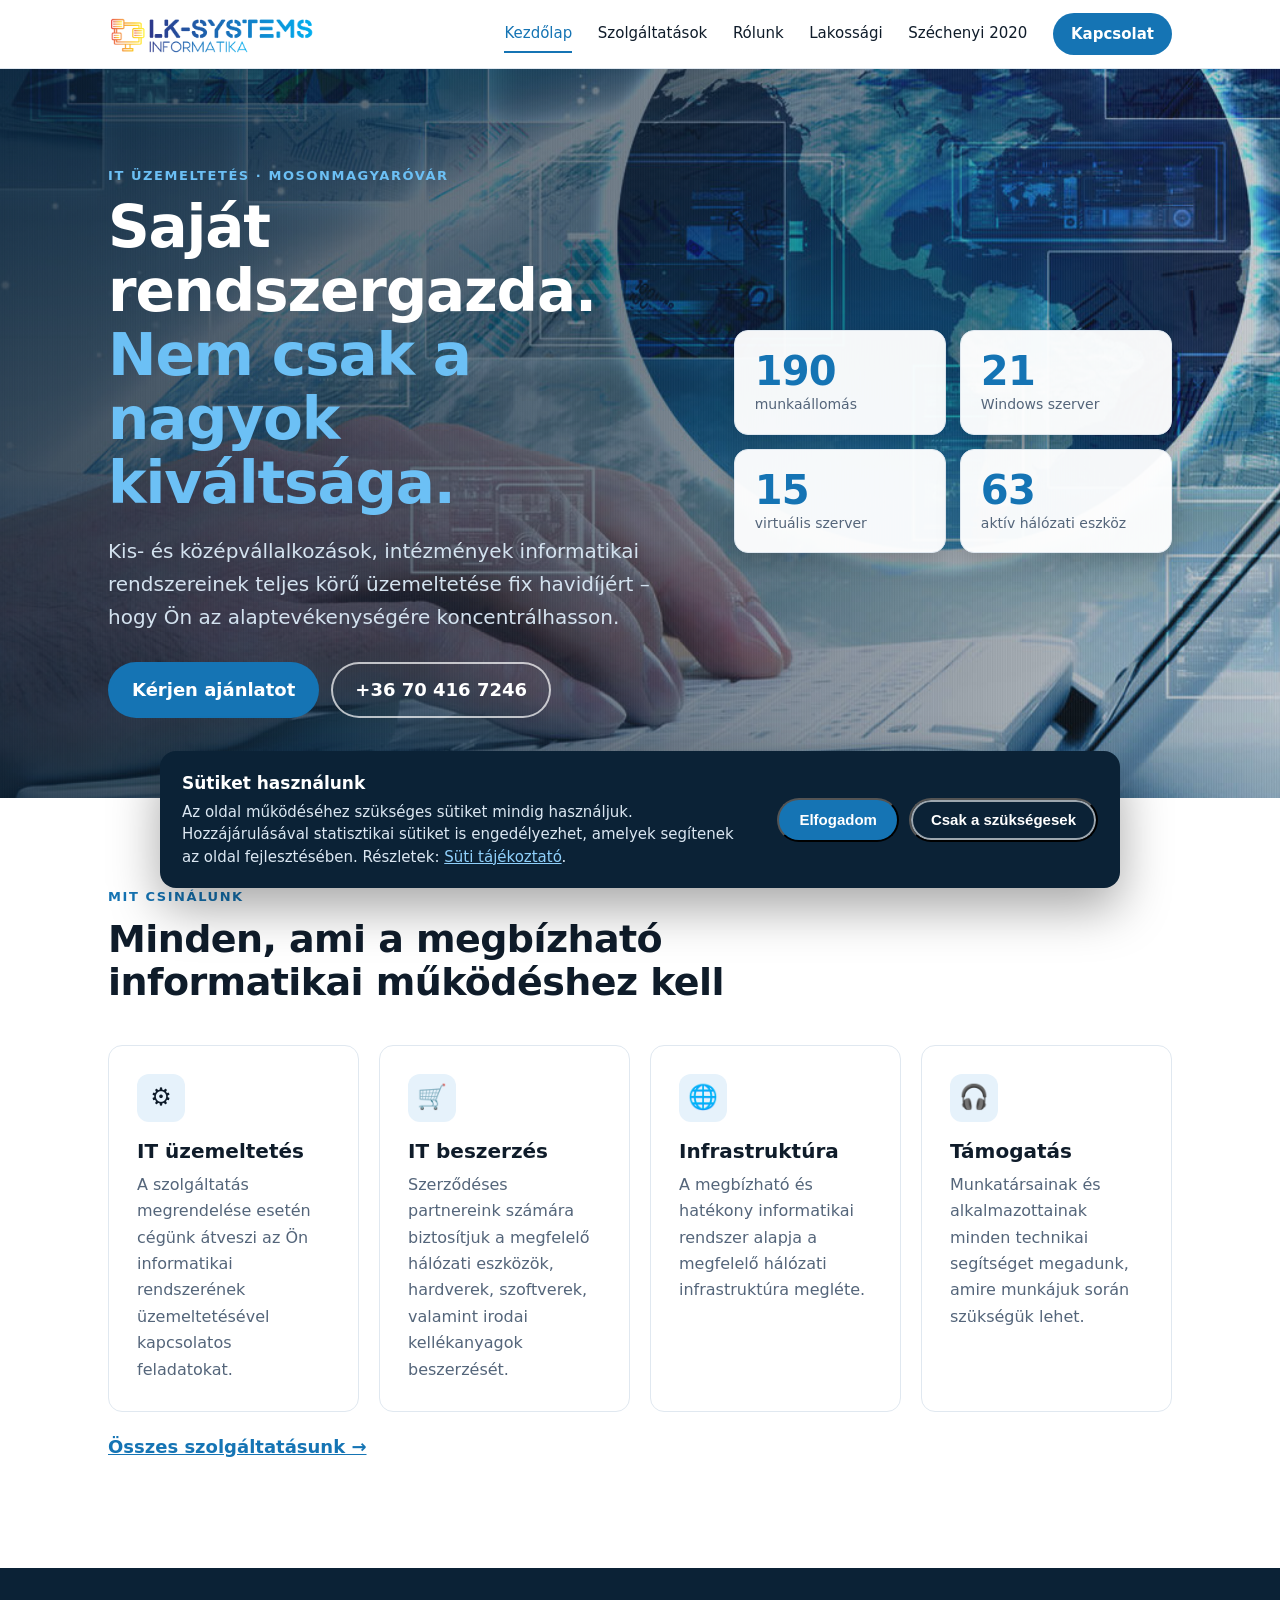
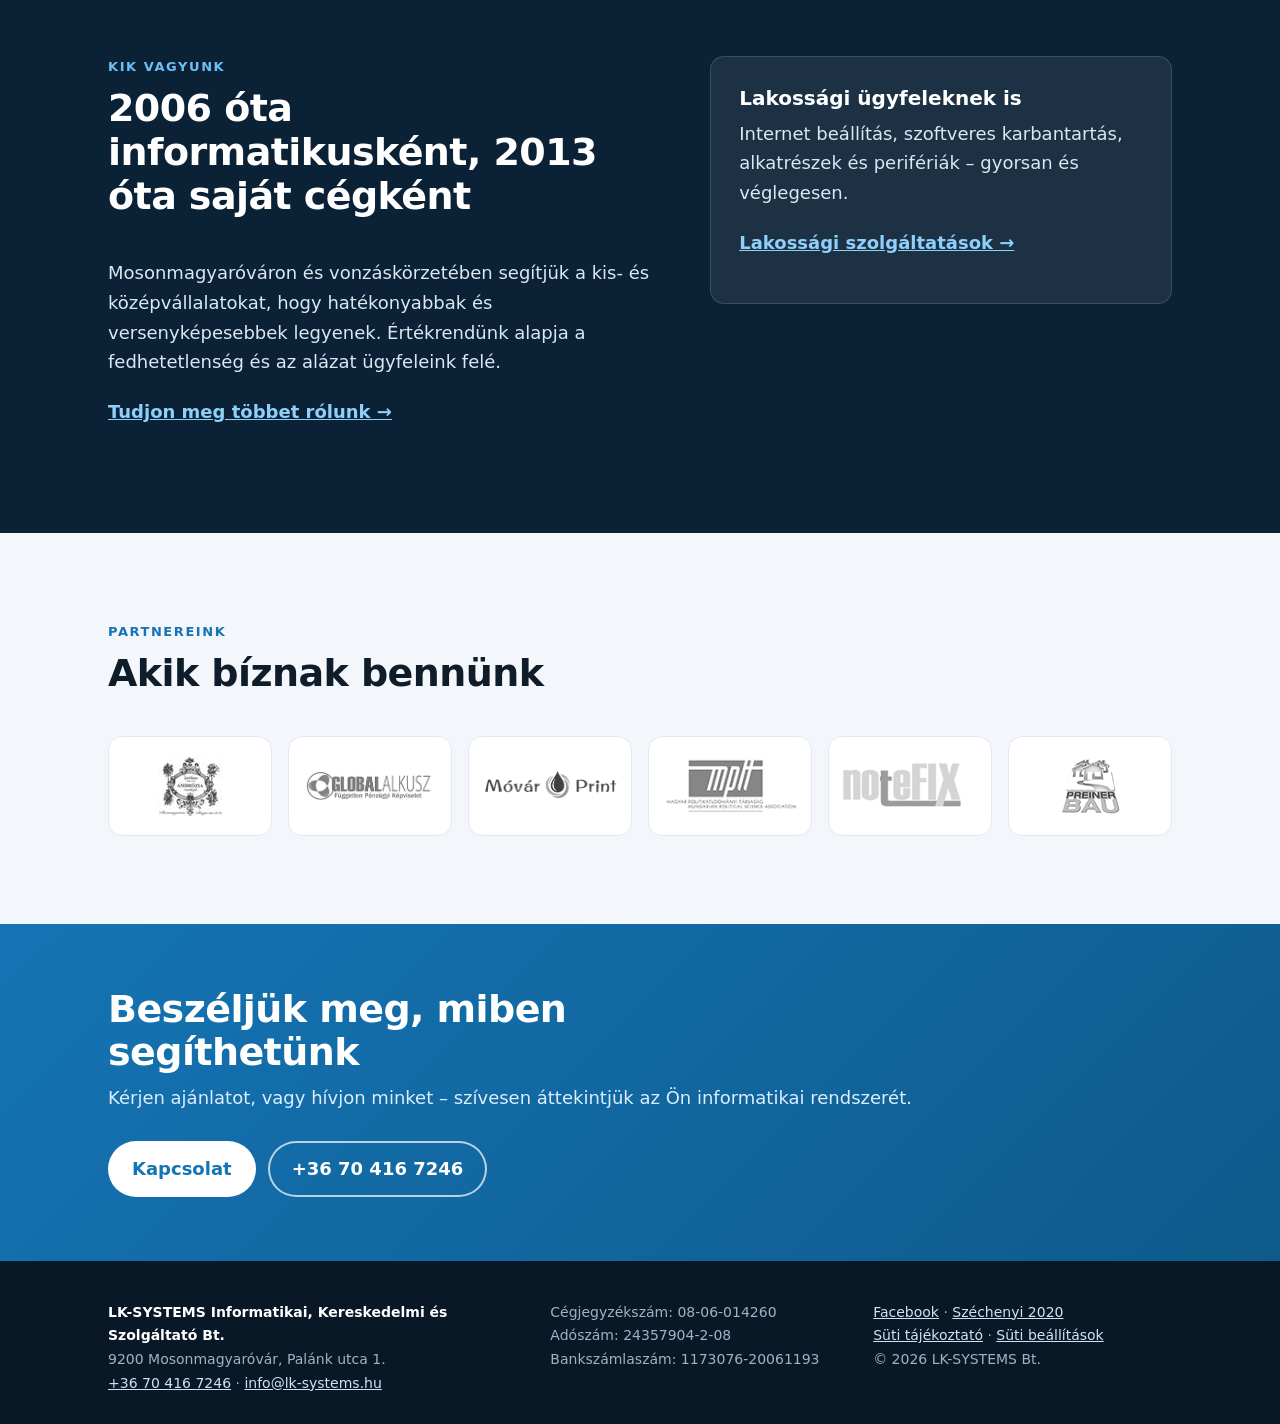
==== index.html @ 1f12035f "LK-SYSTEMS weboldal újratervezése: többoldalas, reszponzív, süti hozzájárulás, animációk, SEO Co-Aut" ====
<!doctype html>
<html lang="hu">
<head>
<meta charset="utf-8">
<meta name="viewport" content="width=device-width, initial-scale=1, viewport-fit=cover">
<meta name="theme-color" content="#0b2236">
<title>Vállalati és lakossági informatika Mosonmagyaróvár – LK-SYSTEMS Bt.</title>
<meta name="description" content="Rendszergazda szolgáltatás, informatikai üzemeltetés, hálózatépítés és eszközbeszerzés kis- és középvállalkozásoknak Mosonmagyaróváron.">
<meta name="robots" content="index, follow, max-image-preview:large">
<link rel="canonical" href="https://lk-systems.hu/">
<link rel="icon" href="favicon.svg" type="image/svg+xml">
<meta property="og:type" content="website">
<meta property="og:locale" content="hu_HU">
<meta property="og:site_name" content="LK-SYSTEMS Bt.">
<meta property="og:title" content="Vállalati és lakossági informatika Mosonmagyaróvár – LK-SYSTEMS Bt.">
<meta property="og:description" content="Rendszergazda szolgáltatás, informatikai üzemeltetés, hálózatépítés és eszközbeszerzés kis- és középvállalkozásoknak Mosonmagyaróváron.">
<meta property="og:url" content="https://lk-systems.hu/">
<meta property="og:image" content="https://lk-systems.hu/images/slide1.jpg">
<meta name="twitter:card" content="summary_large_image">
<link rel="stylesheet" href="style.css">
<script type="application/ld+json">{"@context": "https://schema.org", "@graph": [{"@type": "ProfessionalService", "@id": "https://lk-systems.hu/#business", "name": "LK-SYSTEMS Informatikai, Kereskedelmi és Szolgáltató Bt.", "alternateName": "LK-SYSTEMS Bt.", "url": "https://lk-systems.hu/", "logo": "https://lk-systems.hu/images/logo-lk-systems.png", "image": "https://lk-systems.hu/images/slide1.jpg", "telephone": "+36704167246", "email": "info@lk-systems.hu", "foundingDate": "2013", "description": "Informatikai rendszerek üzemeltetése, rendszergazda szolgáltatás, hálózatépítés és IT eszközbeszerzés kis- és középvállalkozásoknak Mosonmagyaróváron.", "address": {"@type": "PostalAddress", "streetAddress": "Palánk utca 1.", "postalCode": "9200", "addressLocality": "Mosonmagyaróvár", "addressCountry": "HU"}, "areaServed": {"@type": "City", "name": "Mosonmagyaróvár"}, "sameAs": ["https://www.facebook.com/lksystemsbt"], "taxID": "24357904-2-08", "knowsAbout": ["Rendszergazda szolgáltatás", "IT üzemeltetés", "Hálózatépítés", "Adatmentés", "Vírusvédelem", "Informatikai szaktanácsadás"]}, {"@type": "WebSite", "@id": "https://lk-systems.hu/#website", "url": "https://lk-systems.hu/", "name": "LK-SYSTEMS Bt.", "inLanguage": "hu", "publisher": {"@id": "https://lk-systems.hu/#business"}}]}</script>
</head>
<body>
<a class="skip" href="#main">Ugrás a tartalomhoz</a>
<header class="nav">
  <div class="wrap nav-in">
    <a href="index.html" class="brand"><img src="images/logo-lk-systems.png" alt="LK-SYSTEMS Informatika" width="205" height="40"></a>
    <input type="checkbox" id="menu-toggle" class="menu-toggle" aria-label="Menü megnyitása">
    <label for="menu-toggle" class="burger" aria-hidden="true"><span></span></label>
    <nav class="links" aria-label="Főmenü">
      <a href="index.html" aria-current="page">Kezdőlap</a><a href="szolgaltatasok.html">Szolgáltatások</a><a href="rolunk.html">Rólunk</a><a href="lakossagi.html">Lakossági</a><a href="szechenyi-2020.html">Széchenyi 2020</a>
      <a href="kapcsolat.html" class="btn btn-sm">Kapcsolat</a>
    </nav>
  </div>
</header>
<main id="main">
<section class="hero"><div class="wrap hero-in">
    <div>
      <p class="eyebrow">IT üzemeltetés · Mosonmagyaróvár</p>
      <h1>Saját rendszergazda.<br><span>Nem csak a nagyok kiváltsága.</span></h1>
      <p class="lead">Kis- és középvállalkozások, intézmények informatikai rendszereinek teljes körű üzemeltetése fix havidíjért – hogy Ön az alaptevékenységére koncentrálhasson.</p>
      <div class="cta"><a href="kapcsolat.html" class="btn">Kérjen ajánlatot</a><a href="tel:+36704167246" class="btn btn-ghost">+36 70 416 7246</a></div>
    </div>
    <ul class="stats" aria-label="Általunk üzemeltetett géppark">
      <li><b>190</b><span>munkaállomás</span></li>
      <li><b>21</b><span>Windows szerver</span></li>
      <li><b>15</b><span>virtuális szerver</span></li>
      <li><b>63</b><span>aktív hálózati eszköz</span></li>
    </ul>
  </div></section>

<section class="section"><div class="wrap">
    <p class="eyebrow">Mit csinálunk</p>
    <h2>Minden, ami a megbízható informatikai működéshez kell</h2>
    <div class="grid four">
      <article class="card"><span class="ico" aria-hidden="true">⚙️</span><h3>IT üzemeltetés</h3><p>A szolgáltatás megrendelése esetén cégünk átveszi az Ön informatikai rendszerének üzemeltetésével kapcsolatos feladatokat.</p></article>
      <article class="card"><span class="ico" aria-hidden="true">🛒</span><h3>IT beszerzés</h3><p>Szerződéses partnereink számára biztosítjuk a megfelelő hálózati eszközök, hardverek, szoftverek, valamint irodai kellékanyagok beszerzését.</p></article>
      <article class="card"><span class="ico" aria-hidden="true">🌐</span><h3>Infrastruktúra</h3><p>A megbízható és hatékony informatikai rendszer alapja a megfelelő hálózati infrastruktúra megléte.</p></article>
      <article class="card"><span class="ico" aria-hidden="true">🎧</span><h3>Támogatás</h3><p>Munkatársainak és alkalmazottainak minden technikai segítséget megadunk, amire munkájuk során szükségük lehet.</p></article>
    </div>
    <p class="more"><a href="szolgaltatasok.html">Összes szolgáltatásunk →</a></p>
</div></section>

<section class="section dark"><div class="wrap split">
    <div>
      <p class="eyebrow">Kik vagyunk</p>
      <h2>2006 óta informatikusként, 2013 óta saját cégként</h2>
      <p>Mosonmagyaróváron és vonzáskörzetében segítjük a kis- és középvállalatokat, hogy hatékonyabbak és versenyképesebbek legyenek. Értékrendünk alapja a fedhetetlenség és az alázat ügyfeleink felé.</p>
      <p class="more"><a href="rolunk.html">Tudjon meg többet rólunk →</a></p>
    </div>
    <div class="panel-dark"><h3>Lakossági ügyfeleknek is</h3><p>Internet beállítás, szoftveres karbantartás, alkatrészek és perifériák – gyorsan és véglegesen.</p><p class="more"><a href="lakossagi.html">Lakossági szolgáltatások →</a></p></div>
</div></section>

<section class="section alt"><div class="wrap">
    <p class="eyebrow">Partnereink</p><h2>Akik bíznak bennünk</h2>
    <ul class="logos">
      <li><a href="http://ambroziaetterem.hu" rel="noopener" aria-label="Ambrózia Étterem"><img src="images/partners/ambrozia.jpg" alt="Ambrózia Étterem" loading="lazy"></a></li>
      <li><a href="http://www.legjobbalkusz.hu" rel="noopener" aria-label="Global Alkusz"><img src="images/partners/globalalkusz.png" alt="Global Alkusz" loading="lazy"></a></li>
      <li><a href="http://movar-print.hu" rel="noopener" aria-label="Movar Print"><img src="images/partners/movar_print_logo.png" alt="Movar Print" loading="lazy"></a></li>
      <li><a href="http://mptt.hu" rel="noopener" aria-label="MPTT"><img src="images/partners/mptt_logo.png" alt="MPTT" loading="lazy"></a></li>
      <li><a href="http://www.notefix.hu" rel="noopener" aria-label="Notefix"><img src="images/partners/notefix.png" alt="Notefix" loading="lazy"></a></li>
      <li><a href="http://preinerbau.hu" rel="noopener" aria-label="Preiner Bau"><img src="images/partners/preinerlogo.png" alt="Preiner Bau" loading="lazy"></a></li>
    </ul></div></section>
<section class="section cta-band"><div class="wrap cta-in"><div><h2>Beszéljük meg, miben segíthetünk</h2><p>Kérjen ajánlatot, vagy hívjon minket – szívesen áttekintjük az Ön informatikai rendszerét.</p></div><div class="cta"><a href="kapcsolat.html" class="btn">Kapcsolat</a><a href="tel:+36704167246" class="btn btn-ghost-light">+36 70 416 7246</a></div></div></section>
</main>
<footer>
  <div class="wrap foot-in">
    <div>
      <strong>LK-SYSTEMS Informatikai, Kereskedelmi és Szolgáltató Bt.</strong><br>
      9200 Mosonmagyaróvár, Palánk utca 1.<br>
      <a href="tel:+36704167246">+36 70 416 7246</a> · <a href="mailto:info@lk-systems.hu">info@lk-systems.hu</a>
    </div>
    <div>
      Cégjegyzékszám: 08-06-014260<br>Adószám: 24357904-2-08<br>Bankszámlaszám: 1173076-20061193
    </div>
    <div>
      <a href="https://www.facebook.com/lksystemsbt" rel="noopener">Facebook</a> ·
      <a href="szechenyi-2020.html">Széchenyi 2020</a><br>
      <a href="suti.html">Süti tájékoztató</a> · <button type="button" class="linklike" data-cookie-settings>Süti beállítások</button><br>© 2026 LK-SYSTEMS Bt.
    </div>
  </div>
</footer>
<div class="cookie" id="cookie" role="dialog" aria-modal="false" aria-labelledby="cookie-t" hidden>
  <div class="cookie-in">
    <div><strong id="cookie-t">Sütiket használunk</strong>
    <p>Az oldal működéséhez szükséges sütiket mindig használjuk. Hozzájárulásával statisztikai sütiket is engedélyezhet, amelyek segítenek az oldal fejlesztésében. Részletek: <a href="suti.html">Süti tájékoztató</a>.</p></div>
    <div class="cookie-btns"><button type="button" class="btn" data-cookie="all">Elfogadom</button><button type="button" class="btn btn-ghost" data-cookie="necessary">Csak a szükségesek</button></div>
  </div>
</div>
<script src="script.js" defer></script>
</body>
</html>
---- style.css ----
:root{
  --brand:#1574b4; --brand-d:#0e5a8c; --ink:#0f1c2a; --muted:#54657a;
  --bg:#fff; --alt:#f3f7fb; --line:#e0e8f0; --dark:#0b2236;
  --r:14px; --gut:clamp(16px,4vw,28px); --nav-h:68px;
}
*{box-sizing:border-box}
html{scroll-behavior:smooth;scroll-padding-top:calc(var(--nav-h) + 8px);-webkit-text-size-adjust:100%}
body{margin:0;font:clamp(16px,1.1vw + 12px,18px)/1.65 system-ui,-apple-system,"Segoe UI",Roboto,sans-serif;color:var(--ink);background:var(--bg);overflow-x:hidden}
img{max-width:100%;height:auto}
a{color:var(--brand)}
:focus-visible{outline:3px solid #6cc0f5;outline-offset:2px;border-radius:4px}
.wrap{max-width:1120px;margin:0 auto;padding:0 max(var(--gut),env(safe-area-inset-left)) 0 max(var(--gut),env(safe-area-inset-right))}
.skip{position:absolute;left:-999px;top:8px;background:#fff;padding:8px 14px;z-index:100;border-radius:8px}
.skip:focus{left:8px}

/* nav */
.nav{position:sticky;top:0;z-index:20;background:rgba(255,255,255,.94);backdrop-filter:blur(10px);-webkit-backdrop-filter:blur(10px);border-bottom:1px solid var(--line)}
.nav-in{display:flex;align-items:center;justify-content:space-between;height:var(--nav-h)}
.brand{display:block;flex:none}
.brand img{display:block;height:40px;width:auto}
.links{display:flex;align-items:center;gap:clamp(14px,2vw,26px)}
.links a:not(.btn){color:var(--ink);text-decoration:none;font-weight:500;font-size:15px;padding:6px 0;border-bottom:2px solid transparent}
.links a:not(.btn):hover,.links a[aria-current=page]:not(.btn){color:var(--brand);border-color:var(--brand)}
.menu-toggle,.burger{display:none}

.btn{display:inline-block;background:var(--brand);color:#fff!important;padding:13px 24px;border-radius:999px;text-decoration:none;font-weight:600;text-align:center;transition:.2s;min-height:44px}
.btn:hover{background:var(--brand-d);transform:translateY(-1px)}
.btn-sm{padding:9px 18px;font-size:15px;min-height:0}
.btn[aria-current=page]{background:var(--brand-d)}
.btn-ghost{background:transparent;color:var(--brand)!important;box-shadow:inset 0 0 0 2px var(--brand)}
.btn-ghost:hover{background:var(--brand);color:#fff!important}
.hero .btn-ghost,.btn-ghost-light{background:transparent;color:#fff!important;box-shadow:inset 0 0 0 2px rgba(255,255,255,.7)}
.hero .btn-ghost:hover,.btn-ghost-light:hover{background:#fff;color:var(--brand)!important}

/* hero */
.hero{background:linear-gradient(90deg,rgba(8,30,50,.78) 0%,rgba(8,30,50,.55) 50%,rgba(8,30,50,.2) 100%),url(images/slide1.jpg) center/cover no-repeat;color:#fff;padding:clamp(48px,9vw,96px) 0 clamp(40px,7vw,80px)}
.hero-in{display:grid;grid-template-columns:1.3fr 1fr;gap:clamp(28px,5vw,56px);align-items:center}
.eyebrow{margin:0 0 10px;color:var(--brand);font-weight:700;font-size:13px;letter-spacing:.12em;text-transform:uppercase}
.hero .eyebrow,.page-hero .eyebrow,.dark .eyebrow{color:#6cc0f5}
h1{font-size:clamp(30px,5.2vw,58px);line-height:1.1;margin:0 0 20px;letter-spacing:-.02em;overflow-wrap:break-word;text-wrap:balance}
h1 span{color:#6cc0f5}
.lead{font-size:clamp(17px,1.4vw + 12px,20px);color:#d3e2ef;max-width:56ch;margin:0}
.cta{display:flex;flex-wrap:wrap;gap:12px;margin-top:28px}
.stats{list-style:none;margin:0;padding:0;display:grid;grid-template-columns:1fr 1fr;gap:14px}
.stats li{background:rgba(255,255,255,.96);color:var(--ink);border-radius:var(--r);padding:20px;box-shadow:0 8px 24px rgba(0,0,0,.18);border:1px solid var(--line)}
.stats b{display:block;font-size:clamp(30px,4vw,40px);line-height:1;color:var(--brand);letter-spacing:-.02em}
.stats span{color:var(--muted);font-size:14px;line-height:1.3;display:block;margin-top:4px}
.stats.one{grid-template-columns:1fr}
.section .stats{margin-top:8px}

/* subpage hero */
.page-hero{background:linear-gradient(90deg,rgba(8,30,50,.9),rgba(8,30,50,.6)),url(images/slide1.jpg) center 30%/cover no-repeat;color:#fff;padding:clamp(40px,7vw,72px) 0}
.page-hero h1{font-size:clamp(28px,4.4vw,46px);margin-bottom:12px;max-width:26ch}

/* sections */
.section{padding:clamp(48px,8vw,88px) 0}
.section.alt{background:var(--alt)}
.section.dark{background:var(--dark);color:#dbe7f2}
.section.dark h2,.section.dark strong,.section.dark h3{color:#fff}
h2{font-size:clamp(24px,3.4vw,38px);line-height:1.15;margin:0 0 clamp(24px,4vw,40px);max-width:26ch;letter-spacing:-.015em}
h2.h2s{font-size:clamp(22px,2.6vw,30px);margin-bottom:18px}
h2.sub{margin-top:clamp(40px,6vw,64px)}
h3{margin:0 0 8px;font-size:20px;line-height:1.3}
p{margin:0 0 1em}
.more{margin-top:20px;font-weight:600}
.dark a{color:#8fd0fb}
.note{color:var(--muted);font-size:15px;margin-top:16px}

.grid{display:grid;gap:20px}
.grid.four{grid-template-columns:repeat(4,1fr)}
.grid.three{grid-template-columns:repeat(3,1fr)}
.card{background:#fff;border:1px solid var(--line);border-radius:var(--r);padding:clamp(20px,3vw,28px);transition:.2s}
.card:hover{transform:translateY(-3px);box-shadow:0 14px 32px rgba(15,60,100,.1);border-color:#c6dcee}
.card p{margin:0;color:var(--muted);font-size:16px}
.ico{display:grid;place-items:center;width:48px;height:48px;border-radius:12px;background:#e6f2fb;font-size:24px;margin-bottom:16px}
a.card.link{text-decoration:none;color:inherit;overflow-wrap:anywhere}
.contact p{color:var(--brand);font-weight:600;font-size:19px}

.split{display:grid;grid-template-columns:1.2fr 1fr;gap:clamp(28px,5vw,48px);align-items:start}
.grid + .split{margin-top:clamp(40px,7vw,64px)}
.panel{background:var(--alt);border-radius:var(--r);padding:clamp(20px,3vw,28px)}
.panel-dark{background:rgba(255,255,255,.07);border:1px solid rgba(255,255,255,.14);border-radius:var(--r);padding:clamp(20px,3vw,28px)}
.panel.info{margin-top:32px}
.ticks{list-style:none;margin:0;padding:0}
.ticks li{padding-left:32px;position:relative;margin:14px 0}
.ticks li::before{content:"✓";position:absolute;left:0;color:#fff;background:var(--brand);width:20px;height:20px;border-radius:50%;font-size:12px;display:grid;place-items:center;top:4px}

.chips{list-style:none;margin:0;padding:0;display:flex;flex-wrap:wrap;gap:10px}
.chips li{background:var(--alt);border:1px solid var(--line);border-radius:999px;padding:8px 16px;font-size:15px}

.why{list-style:none;counter-reset:n;margin:0;padding:0;display:grid;grid-template-columns:1fr 1fr;gap:8px 48px}
.why li{counter-increment:n;position:relative;padding:0 0 22px 54px}
.why li::before{content:counter(n);position:absolute;left:0;top:0;width:36px;height:36px;border-radius:50%;background:var(--brand);color:#fff;font-weight:700;display:grid;place-items:center}
.why b{color:#fff}

.facts{margin:0 0 28px;border:1px solid var(--line);border-radius:var(--r);overflow:hidden}
.facts div{display:grid;grid-template-columns:minmax(140px,220px) 1fr;gap:12px;padding:12px 18px;border-top:1px solid var(--line);background:#fff}
.facts div:first-child{border-top:0}
.facts div:nth-child(even){background:var(--alt)}
.facts dt{color:var(--muted);font-size:15px}
.facts dd{margin:0;font-weight:600;overflow-wrap:anywhere}
.panel .facts{margin:0}
.sz{margin:0;background:#fff;border:1px solid var(--line);border-radius:var(--r);padding:12px}
.sz img{display:block;margin:auto}

.logos{list-style:none;margin:0;padding:0;display:grid;grid-template-columns:repeat(6,1fr);gap:16px}
.logos li{background:#fff;border:1px solid var(--line);border-radius:var(--r);height:100px}
.logos a{display:grid;place-items:center;height:100%;padding:14px}
.logos img{max-height:64px;object-fit:contain;filter:grayscale(1);opacity:.75;transition:.2s}
.logos a:hover img,.logos a:focus-visible img{filter:none;opacity:1}

.cta-band{background:linear-gradient(135deg,var(--brand),var(--brand-d));color:#fff;padding:clamp(40px,6vw,64px) 0}
.cta-band h2{color:#fff;margin-bottom:8px}
.cta-band p{margin:0;color:#dbeeff}
.cta-band .btn:not(.btn-ghost-light){background:#fff;color:var(--brand)!important}
.cta-band .btn:not(.btn-ghost-light):hover{background:#e6f2fb}
.cta-in{display:flex;align-items:center;justify-content:space-between;gap:28px;flex-wrap:wrap}
.cta-in .cta{margin:0}

footer{background:#081826;color:#9fb3c6;padding:clamp(28px,5vw,40px) 0 max(28px,env(safe-area-inset-bottom));font-size:14px;line-height:1.7}
.foot-in{display:grid;grid-template-columns:1.4fr 1fr 1fr;gap:24px}
footer strong{color:#fff}
footer a{color:#cfe3f5}

/* responsive */
@media(max-width:1000px){
  .grid.four{grid-template-columns:1fr 1fr}
  .logos{grid-template-columns:repeat(3,1fr)}
  .hero-in,.split{grid-template-columns:1fr}
  .why{grid-template-columns:1fr}
  .foot-in{grid-template-columns:1fr 1fr}
  .foot-in>:first-child{grid-column:1/-1}
  /* mobile menu */
  .burger{display:block;cursor:pointer;padding:22px 12px}
  .burger span,.burger span::before,.burger span::after{display:block;width:24px;height:2px;background:var(--ink);position:relative;content:"";transition:.2s}
  .burger span::before{position:absolute;top:-7px}.burger span::after{position:absolute;top:7px}
  .menu-toggle:checked ~ .burger span{background:transparent}
  .menu-toggle:checked ~ .burger span::before{top:0;transform:rotate(45deg)}
  .menu-toggle:checked ~ .burger span::after{top:0;transform:rotate(-45deg)}
  .menu-toggle:focus-visible ~ .burger{outline:3px solid #6cc0f5;border-radius:8px}
  .menu-toggle{display:block;position:absolute;opacity:0;width:44px;height:44px;right:var(--gut);top:12px;margin:0}
  .links{display:none;position:absolute;top:var(--nav-h);left:0;right:0;background:#fff;flex-direction:column;align-items:stretch;padding:8px var(--gut) 20px;gap:0;border-bottom:1px solid var(--line);box-shadow:0 16px 30px rgba(0,0,0,.1);max-height:calc(100vh - var(--nav-h));max-height:calc(100dvh - var(--nav-h));overflow:auto}
  .links a:not(.btn){padding:14px 0;border-bottom:1px solid var(--line);font-size:17px}
  .links .btn{margin-top:14px;padding:13px;font-size:16px}
  .menu-toggle:checked ~ .links{display:flex}
}
@media(max-width:640px){
  .grid.four,.grid.three{grid-template-columns:1fr}
  .logos{grid-template-columns:1fr 1fr;gap:12px}
  .logos li{height:88px}
  .foot-in{grid-template-columns:1fr}
  .facts div{grid-template-columns:1fr;gap:2px}
  .cta .btn{flex:1 1 100%}
  .cta-in{flex-direction:column;align-items:stretch}
  .stats{gap:10px}.stats li{padding:16px}
  .brand img{height:34px;width:auto}
}
@media(max-width:360px){.stats{grid-template-columns:1fr}}
@media(min-width:1600px){.wrap{max-width:1240px}}
@media(hover:none){.card:hover{transform:none;box-shadow:none}}
@media(prefers-reduced-motion:reduce){*{transition:none!important;scroll-behavior:auto!important}}

/* ---------- animációk ---------- */
.nav{transition:box-shadow .25s}
.nav.scrolled{box-shadow:0 6px 24px rgba(11,34,54,.1)}
@media(prefers-reduced-motion:no-preference){
  .hero .wrap>div>*,.page-hero .wrap>*{opacity:0;animation:rise .7s cubic-bezier(.2,.7,.2,1) forwards}
  .hero .wrap>div>*:nth-child(2),.page-hero .wrap>*:nth-child(2){animation-delay:.1s}
  .hero .wrap>div>*:nth-child(3),.page-hero .wrap>*:nth-child(3){animation-delay:.2s}
  .hero .wrap>div>*:nth-child(4){animation-delay:.3s}
  .hero .stats{opacity:0;animation:rise .8s .25s cubic-bezier(.2,.7,.2,1) forwards}
  @keyframes rise{from{opacity:0;transform:translateY(22px)}to{opacity:1;transform:none}}
  .reveal{opacity:0;transform:translateY(26px);transition:opacity .7s ease var(--d,0ms),transform .7s cubic-bezier(.2,.7,.2,1) var(--d,0ms)}
  .reveal.in{opacity:1;transform:none}
  .card:hover .ico{transform:scale(1.1) rotate(-4deg)}
  .ico{transition:transform .25s}
  .btn:active{transform:scale(.97)}
  .stats li{transition:transform .25s}
  .stats li:hover{transform:translateY(-3px)}
  .cta-band .btn:not(.btn-ghost-light){animation:pulse 2.8s 1.5s infinite}
  @keyframes pulse{0%,100%{box-shadow:0 0 0 0 rgba(255,255,255,.5)}60%{box-shadow:0 0 0 14px rgba(255,255,255,0)}}
}

/* ---------- süti sáv ---------- */
.cookie{position:fixed;left:0;right:0;bottom:0;z-index:50;padding:12px max(12px,env(safe-area-inset-right)) max(12px,env(safe-area-inset-bottom)) max(12px,env(safe-area-inset-left));transform:translateY(120%);opacity:0;transition:transform .35s cubic-bezier(.2,.7,.2,1),opacity .35s;pointer-events:none}
.cookie.show{transform:none;opacity:1;pointer-events:auto}
.cookie[hidden]{display:none}
.cookie-in{max-width:960px;margin:0 auto;background:#0b2236;color:#dbe7f2;border-radius:16px;padding:20px 22px;display:flex;align-items:center;gap:22px;box-shadow:0 20px 50px rgba(0,0,0,.35);font-size:15px;line-height:1.5}
.cookie-in p{margin:4px 0 0}
.cookie-in strong{color:#fff;font-size:17px}
.cookie-in a{color:#8fd0fb}
.cookie-btns{display:flex;gap:10px;flex:none}
.cookie-btns .btn{padding:11px 20px;font-size:15px;white-space:nowrap}
.cookie-btns .btn-ghost{color:#fff!important;box-shadow:inset 0 0 0 2px rgba(255,255,255,.6)}
.cookie-btns .btn-ghost:hover{background:#fff;color:var(--brand)!important}
@media(max-width:720px){
  .cookie-in{flex-direction:column;align-items:stretch;gap:12px;padding:16px;font-size:14px}
  .cookie-in strong{font-size:16px}
  .cookie-btns{flex-direction:row}
  .cookie-btns .btn{flex:1;padding:10px 8px;font-size:14px;white-space:normal;min-height:44px}
}
.linklike{background:none;border:0;padding:0;font:inherit;color:#cfe3f5;text-decoration:underline;cursor:pointer}
.prose{max-width:800px}
.prose code{background:var(--alt);padding:2px 6px;border-radius:6px;font-size:.9em}
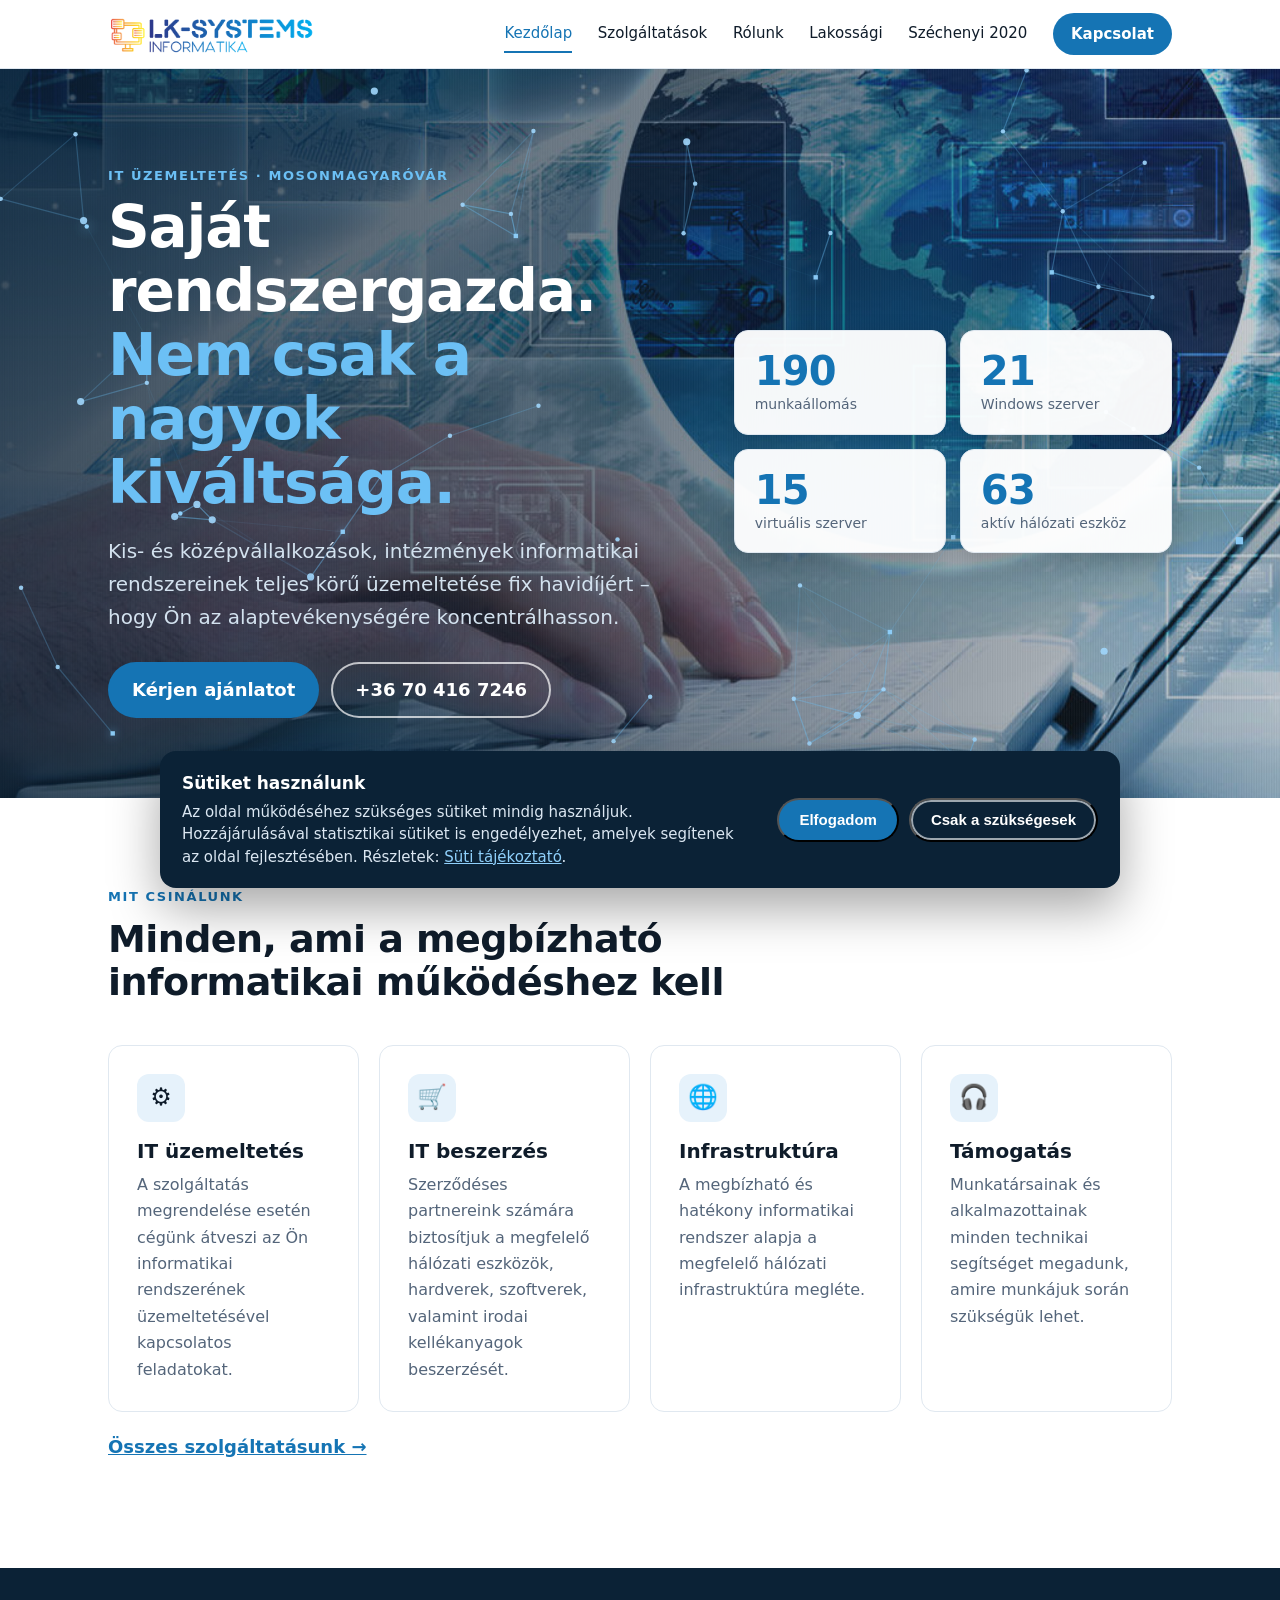
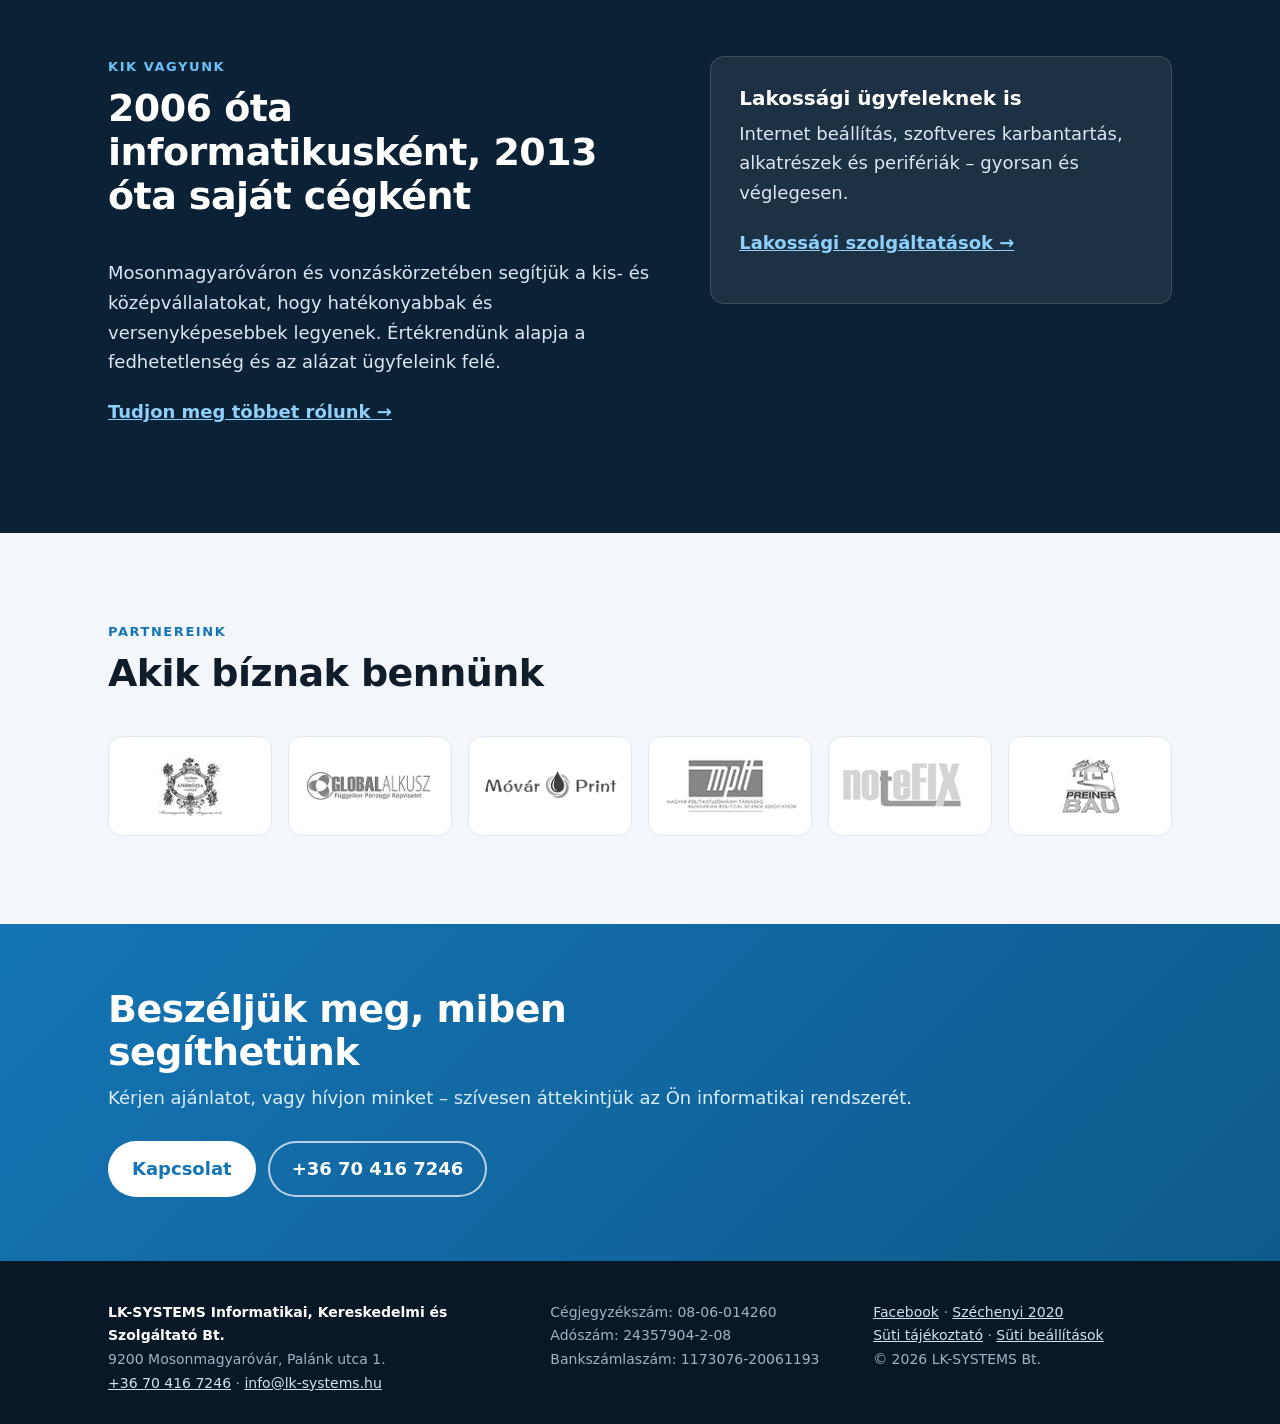
==== commit ecb6f49c: "Hálózati IT animáció a kezdőrészeken, gombos hamburger menü Co-Authored-By: Claude Sonnet 5.5 <norep" ====
--- a/index.html
+++ b/index.html
@@ -17,6 +17,7 @@
 <meta property="og:url" content="https://lk-systems.hu/">
 <meta property="og:image" content="https://lk-systems.hu/images/slide1.jpg">
 <meta name="twitter:card" content="summary_large_image">
+<script>document.documentElement.className+=" js"</script>
 <link rel="stylesheet" href="style.css">
 <script type="application/ld+json">{"@context": "https://schema.org", "@graph": [{"@type": "ProfessionalService", "@id": "https://lk-systems.hu/#business", "name": "LK-SYSTEMS Informatikai, Kereskedelmi és Szolgáltató Bt.", "alternateName": "LK-SYSTEMS Bt.", "url": "https://lk-systems.hu/", "logo": "https://lk-systems.hu/images/logo-lk-systems.png", "image": "https://lk-systems.hu/images/slide1.jpg", "telephone": "+36704167246", "email": "info@lk-systems.hu", "foundingDate": "2013", "description": "Informatikai rendszerek üzemeltetése, rendszergazda szolgáltatás, hálózatépítés és IT eszközbeszerzés kis- és középvállalkozásoknak Mosonmagyaróváron.", "address": {"@type": "PostalAddress", "streetAddress": "Palánk utca 1.", "postalCode": "9200", "addressLocality": "Mosonmagyaróvár", "addressCountry": "HU"}, "areaServed": {"@type": "City", "name": "Mosonmagyaróvár"}, "sameAs": ["https://www.facebook.com/lksystemsbt"], "taxID": "24357904-2-08", "knowsAbout": ["Rendszergazda szolgáltatás", "IT üzemeltetés", "Hálózatépítés", "Adatmentés", "Vírusvédelem", "Informatikai szaktanácsadás"]}, {"@type": "WebSite", "@id": "https://lk-systems.hu/#website", "url": "https://lk-systems.hu/", "name": "LK-SYSTEMS Bt.", "inLanguage": "hu", "publisher": {"@id": "https://lk-systems.hu/#business"}}]}</script>
 </head>
@@ -25,9 +26,8 @@
 <header class="nav">
   <div class="wrap nav-in">
     <a href="index.html" class="brand"><img src="images/logo-lk-systems.png" alt="LK-SYSTEMS Informatika" width="205" height="40"></a>
-    <input type="checkbox" id="menu-toggle" class="menu-toggle" aria-label="Menü megnyitása">
-    <label for="menu-toggle" class="burger" aria-hidden="true"><span></span></label>
-    <nav class="links" aria-label="Főmenü">
+    <button type="button" class="burger" aria-label="Menü megnyitása" aria-expanded="false" aria-controls="main-menu"><span></span></button>
+    <nav class="links" id="main-menu" aria-label="Főmenü">
       <a href="index.html" aria-current="page">Kezdőlap</a><a href="szolgaltatasok.html">Szolgáltatások</a><a href="rolunk.html">Rólunk</a><a href="lakossagi.html">Lakossági</a><a href="szechenyi-2020.html">Széchenyi 2020</a>
       <a href="kapcsolat.html" class="btn btn-sm">Kapcsolat</a>
     </nav>
--- a/style.css
+++ b/style.css
@@ -21,7 +21,7 @@
 .links{display:flex;align-items:center;gap:clamp(14px,2vw,26px)}
 .links a:not(.btn){color:var(--ink);text-decoration:none;font-weight:500;font-size:15px;padding:6px 0;border-bottom:2px solid transparent}
 .links a:not(.btn):hover,.links a[aria-current=page]:not(.btn){color:var(--brand);border-color:var(--brand)}
-.menu-toggle,.burger{display:none}
+.burger{display:none}
 
 .btn{display:inline-block;background:var(--brand);color:#fff!important;padding:13px 24px;border-radius:999px;text-decoration:none;font-weight:600;text-align:center;transition:.2s;min-height:44px}
 .btn:hover{background:var(--brand-d);transform:translateY(-1px)}
@@ -123,7 +123,7 @@
 footer a{color:#cfe3f5}
 
 /* responsive */
-@media(max-width:1000px){
+@media(max-width:1080px){
   .grid.four{grid-template-columns:1fr 1fr}
   .logos{grid-template-columns:repeat(3,1fr)}
   .hero-in,.split{grid-template-columns:1fr}
@@ -131,18 +131,18 @@
   .foot-in{grid-template-columns:1fr 1fr}
   .foot-in>:first-child{grid-column:1/-1}
   /* mobile menu */
-  .burger{display:block;cursor:pointer;padding:22px 12px}
-  .burger span,.burger span::before,.burger span::after{display:block;width:24px;height:2px;background:var(--ink);position:relative;content:"";transition:.2s}
+  .burger{display:flex;align-items:center;justify-content:center;width:48px;height:48px;margin-right:-10px;background:none;border:0;cursor:pointer;border-radius:10px;-webkit-tap-highlight-color:transparent}
+  .burger span,.burger span::before,.burger span::after{display:block;width:24px;height:2px;background:var(--ink);border-radius:2px;position:relative;content:"";transition:transform .25s,background .2s,top .25s}
   .burger span::before{position:absolute;top:-7px}.burger span::after{position:absolute;top:7px}
-  .menu-toggle:checked ~ .burger span{background:transparent}
-  .menu-toggle:checked ~ .burger span::before{top:0;transform:rotate(45deg)}
-  .menu-toggle:checked ~ .burger span::after{top:0;transform:rotate(-45deg)}
-  .menu-toggle:focus-visible ~ .burger{outline:3px solid #6cc0f5;border-radius:8px}
-  .menu-toggle{display:block;position:absolute;opacity:0;width:44px;height:44px;right:var(--gut);top:12px;margin:0}
-  .links{display:none;position:absolute;top:var(--nav-h);left:0;right:0;background:#fff;flex-direction:column;align-items:stretch;padding:8px var(--gut) 20px;gap:0;border-bottom:1px solid var(--line);box-shadow:0 16px 30px rgba(0,0,0,.1);max-height:calc(100vh - var(--nav-h));max-height:calc(100dvh - var(--nav-h));overflow:auto}
+  .burger[aria-expanded=true] span{background:transparent}
+  .burger[aria-expanded=true] span::before{top:0;transform:rotate(45deg)}
+  .burger[aria-expanded=true] span::after{top:0;transform:rotate(-45deg)}
+  .links{position:absolute;top:var(--nav-h);left:0;right:0;background:#fff;flex-direction:column;align-items:stretch;padding:8px var(--gut) 20px;gap:0;border-bottom:1px solid var(--line);box-shadow:0 16px 30px rgba(0,0,0,.1);max-height:calc(100vh - var(--nav-h));max-height:calc(100dvh - var(--nav-h));overflow:auto}
+  .js .links{display:none}
+  .js .nav.open .links{display:flex;animation:menuIn .25s ease}
+  @keyframes menuIn{from{opacity:0;transform:translateY(-8px)}to{opacity:1;transform:none}}
   .links a:not(.btn){padding:14px 0;border-bottom:1px solid var(--line);font-size:17px}
   .links .btn{margin-top:14px;padding:13px;font-size:16px}
-  .menu-toggle:checked ~ .links{display:flex}
 }
 @media(max-width:640px){
   .grid.four,.grid.three{grid-template-columns:1fr}
@@ -202,3 +202,8 @@
 .linklike{background:none;border:0;padding:0;font:inherit;color:#cfe3f5;text-decoration:underline;cursor:pointer}
 .prose{max-width:800px}
 .prose code{background:var(--alt);padding:2px 6px;border-radius:6px;font-size:.9em}
+
+/* ---------- IT animáció (hálózati topológia) ---------- */
+.hero,.page-hero{position:relative;overflow:hidden;isolation:isolate}
+.hero>.wrap,.page-hero>.wrap{position:relative;z-index:1}
+.netfx{position:absolute;inset:0;width:100%;height:100%;z-index:0;pointer-events:none}
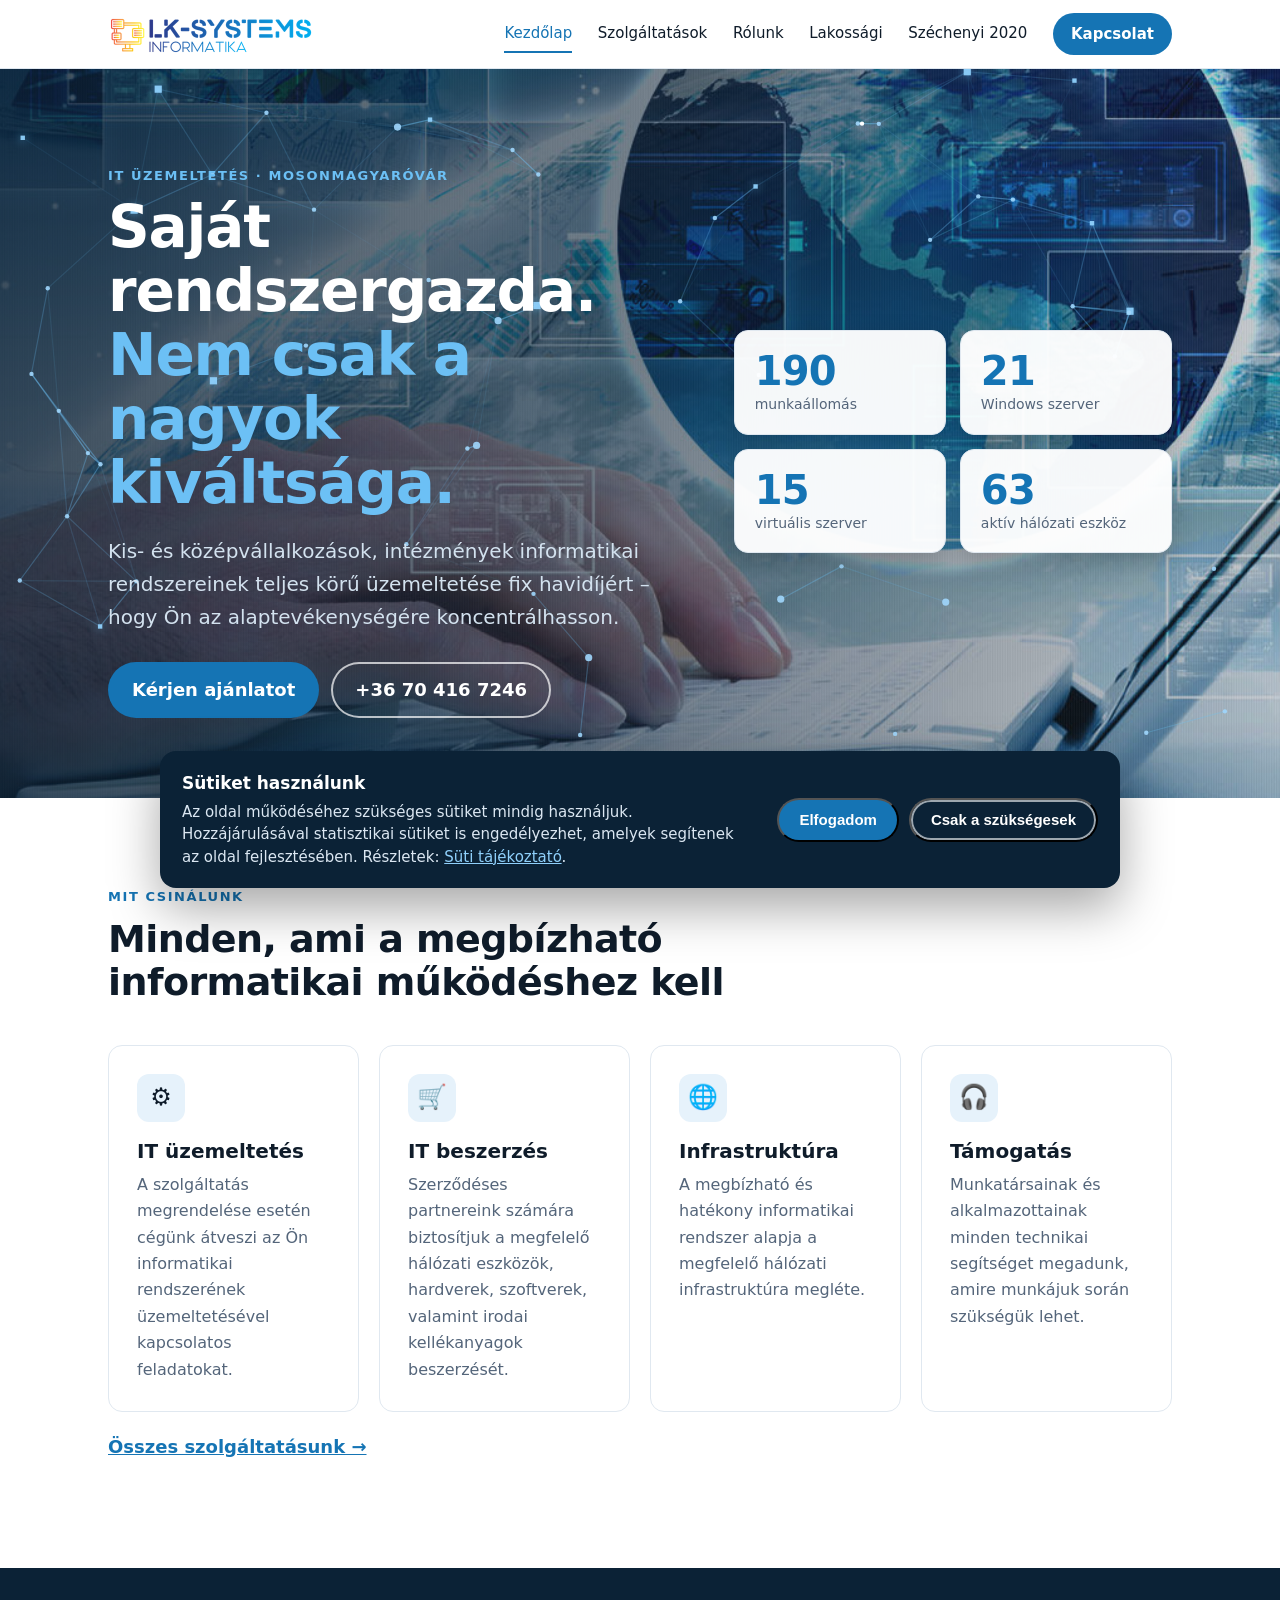
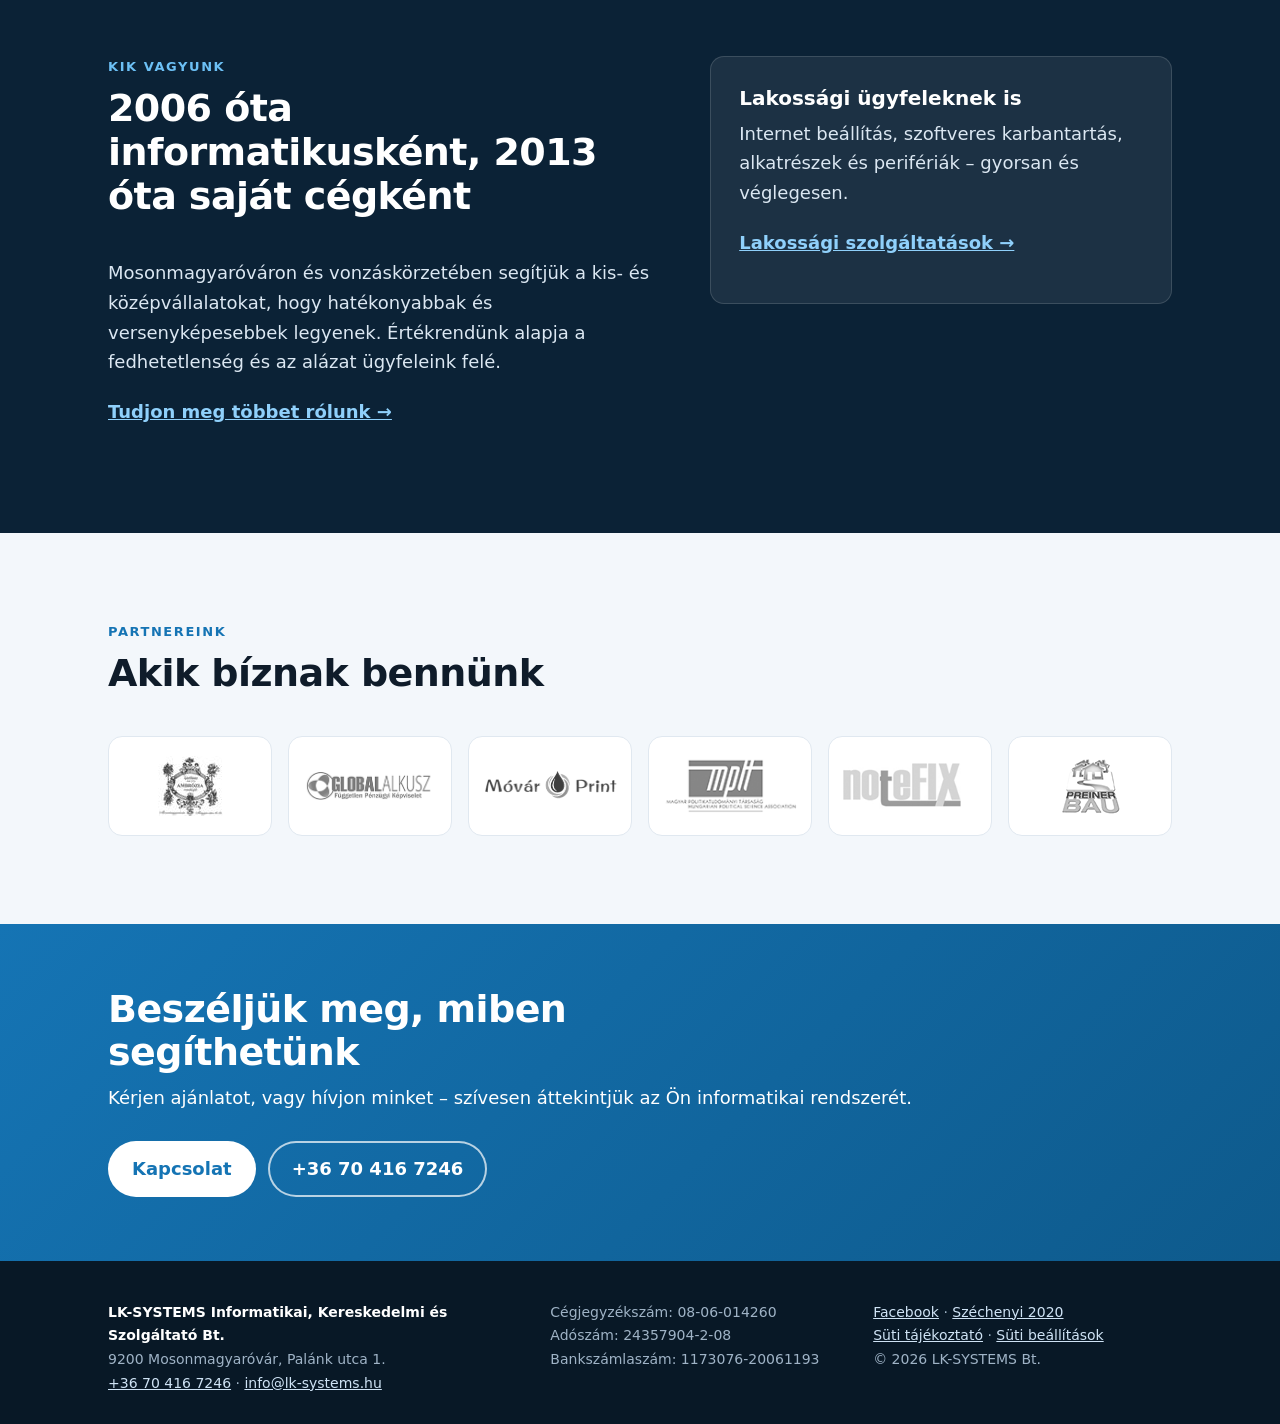
==== commit 81d1df73: "Audit javítások: megosztási kép (OG) logóval, biztonsági fejlécek, 404 oldal, hibás partnerlinkek, k" ====
--- a/index.html
+++ b/index.html
@@ -9,17 +9,24 @@
 <meta name="robots" content="index, follow, max-image-preview:large">
 <link rel="canonical" href="https://lk-systems.hu/">
 <link rel="icon" href="favicon.svg" type="image/svg+xml">
+<link rel="apple-touch-icon" href="apple-touch-icon.png">
+<link rel="preload" as="image" href="images/slide1.jpg" fetchpriority="high">
 <meta property="og:type" content="website">
 <meta property="og:locale" content="hu_HU">
 <meta property="og:site_name" content="LK-SYSTEMS Bt.">
 <meta property="og:title" content="Vállalati és lakossági informatika Mosonmagyaróvár – LK-SYSTEMS Bt.">
 <meta property="og:description" content="Rendszergazda szolgáltatás, informatikai üzemeltetés, hálózatépítés és eszközbeszerzés kis- és középvállalkozásoknak Mosonmagyaróváron.">
 <meta property="og:url" content="https://lk-systems.hu/">
-<meta property="og:image" content="https://lk-systems.hu/images/slide1.jpg">
+<meta property="og:image" content="https://lksystems.vercel.app/images/og-image.jpg">
+<meta property="og:image:type" content="image/jpeg">
+<meta property="og:image:width" content="1200">
+<meta property="og:image:height" content="630">
+<meta property="og:image:alt" content="LK-SYSTEMS Informatika – Saját rendszergazda, nem csak a nagyok kiváltsága">
+<meta name="twitter:image" content="https://lksystems.vercel.app/images/og-image.jpg">
 <meta name="twitter:card" content="summary_large_image">
 <script>document.documentElement.className+=" js"</script>
 <link rel="stylesheet" href="style.css">
-<script type="application/ld+json">{"@context": "https://schema.org", "@graph": [{"@type": "ProfessionalService", "@id": "https://lk-systems.hu/#business", "name": "LK-SYSTEMS Informatikai, Kereskedelmi és Szolgáltató Bt.", "alternateName": "LK-SYSTEMS Bt.", "url": "https://lk-systems.hu/", "logo": "https://lk-systems.hu/images/logo-lk-systems.png", "image": "https://lk-systems.hu/images/slide1.jpg", "telephone": "+36704167246", "email": "info@lk-systems.hu", "foundingDate": "2013", "description": "Informatikai rendszerek üzemeltetése, rendszergazda szolgáltatás, hálózatépítés és IT eszközbeszerzés kis- és középvállalkozásoknak Mosonmagyaróváron.", "address": {"@type": "PostalAddress", "streetAddress": "Palánk utca 1.", "postalCode": "9200", "addressLocality": "Mosonmagyaróvár", "addressCountry": "HU"}, "areaServed": {"@type": "City", "name": "Mosonmagyaróvár"}, "sameAs": ["https://www.facebook.com/lksystemsbt"], "taxID": "24357904-2-08", "knowsAbout": ["Rendszergazda szolgáltatás", "IT üzemeltetés", "Hálózatépítés", "Adatmentés", "Vírusvédelem", "Informatikai szaktanácsadás"]}, {"@type": "WebSite", "@id": "https://lk-systems.hu/#website", "url": "https://lk-systems.hu/", "name": "LK-SYSTEMS Bt.", "inLanguage": "hu", "publisher": {"@id": "https://lk-systems.hu/#business"}}]}</script>
+<script type="application/ld+json">{"@context": "https://schema.org", "@graph": [{"@type": "ProfessionalService", "@id": "https://lk-systems.hu/#business", "name": "LK-SYSTEMS Informatikai, Kereskedelmi és Szolgáltató Bt.", "alternateName": "LK-SYSTEMS Bt.", "url": "https://lk-systems.hu/", "logo": "https://lk-systems.hu/images/logo-lk-systems.png", "image": "https://lk-systems.hu/images/og-image.jpg", "telephone": "+36704167246", "email": "info@lk-systems.hu", "foundingDate": "2013", "description": "Informatikai rendszerek üzemeltetése, rendszergazda szolgáltatás, hálózatépítés és IT eszközbeszerzés kis- és középvállalkozásoknak Mosonmagyaróváron.", "address": {"@type": "PostalAddress", "streetAddress": "Palánk utca 1.", "postalCode": "9200", "addressLocality": "Mosonmagyaróvár", "addressCountry": "HU"}, "areaServed": {"@type": "City", "name": "Mosonmagyaróvár"}, "sameAs": ["https://www.facebook.com/lksystemsbt"], "taxID": "24357904-2-08", "knowsAbout": ["Rendszergazda szolgáltatás", "IT üzemeltetés", "Hálózatépítés", "Adatmentés", "Vírusvédelem", "Informatikai szaktanácsadás"]}, {"@type": "WebSite", "@id": "https://lk-systems.hu/#website", "url": "https://lk-systems.hu/", "name": "LK-SYSTEMS Bt.", "inLanguage": "hu", "publisher": {"@id": "https://lk-systems.hu/#business"}}]}</script>
 </head>
 <body>
 <a class="skip" href="#main">Ugrás a tartalomhoz</a>
@@ -74,12 +81,12 @@
 <section class="section alt"><div class="wrap">
     <p class="eyebrow">Partnereink</p><h2>Akik bíznak bennünk</h2>
     <ul class="logos">
-      <li><a href="http://ambroziaetterem.hu" rel="noopener" aria-label="Ambrózia Étterem"><img src="images/partners/ambrozia.jpg" alt="Ambrózia Étterem" loading="lazy"></a></li>
-      <li><a href="http://www.legjobbalkusz.hu" rel="noopener" aria-label="Global Alkusz"><img src="images/partners/globalalkusz.png" alt="Global Alkusz" loading="lazy"></a></li>
-      <li><a href="http://movar-print.hu" rel="noopener" aria-label="Movar Print"><img src="images/partners/movar_print_logo.png" alt="Movar Print" loading="lazy"></a></li>
-      <li><a href="http://mptt.hu" rel="noopener" aria-label="MPTT"><img src="images/partners/mptt_logo.png" alt="MPTT" loading="lazy"></a></li>
-      <li><a href="http://www.notefix.hu" rel="noopener" aria-label="Notefix"><img src="images/partners/notefix.png" alt="Notefix" loading="lazy"></a></li>
-      <li><a href="http://preinerbau.hu" rel="noopener" aria-label="Preiner Bau"><img src="images/partners/preinerlogo.png" alt="Preiner Bau" loading="lazy"></a></li>
+      <li><a href="https://ambroziaetterem.hu" rel="noopener" aria-label="Ambrózia Étterem"><img src="images/partners/ambrozia.jpg" alt="Ambrózia Étterem" width="65" height="60" loading="lazy"></a></li>
+      <li><a href="http://www.legjobbalkusz.hu" rel="noopener" aria-label="Global Alkusz"><img src="images/partners/globalalkusz.png" alt="Global Alkusz" width="275" height="60" loading="lazy"></a></li>
+      <li><a href="https://movarprint.hu/" rel="noopener" aria-label="Movar Print"><img src="images/partners/movar_print_logo.png" alt="Movar Print" width="271" height="60" loading="lazy"></a></li>
+      <li><a href="https://mptt.hu/" rel="noopener" aria-label="MPTT"><img src="images/partners/mptt_logo.png" alt="MPTT" width="146" height="60" loading="lazy"></a></li>
+      <li><span class="nolink"><img src="images/partners/notefix.png" alt="Notefix" width="177" height="60" loading="lazy"></span></li>
+      <li><a href="http://preinerbau.hu" rel="noopener" aria-label="Preiner Bau"><img src="images/partners/preinerlogo.png" alt="Preiner Bau" width="61" height="60" loading="lazy"></a></li>
     </ul></div></section>
 <section class="section cta-band"><div class="wrap cta-in"><div><h2>Beszéljük meg, miben segíthetünk</h2><p>Kérjen ajánlatot, vagy hívjon minket – szívesen áttekintjük az Ön informatikai rendszerét.</p></div><div class="cta"><a href="kapcsolat.html" class="btn">Kapcsolat</a><a href="tel:+36704167246" class="btn btn-ghost-light">+36 70 416 7246</a></div></div></section>
 </main>
--- a/style.css
+++ b/style.css
@@ -4,8 +4,8 @@
   --r:14px; --gut:clamp(16px,4vw,28px); --nav-h:68px;
 }
 *{box-sizing:border-box}
-html{scroll-behavior:smooth;scroll-padding-top:calc(var(--nav-h) + 8px);-webkit-text-size-adjust:100%}
-body{margin:0;font:clamp(16px,1.1vw + 12px,18px)/1.65 system-ui,-apple-system,"Segoe UI",Roboto,sans-serif;color:var(--ink);background:var(--bg);overflow-x:hidden}
+html{background:#081826;scroll-behavior:smooth;scroll-padding-top:calc(var(--nav-h) + 8px);-webkit-text-size-adjust:100%}
+body{min-height:100vh;min-height:100dvh;margin:0;font:clamp(16px,1.1vw + 12px,18px)/1.65 system-ui,-apple-system,"Segoe UI",Roboto,sans-serif;color:var(--ink);background:var(--bg);overflow-x:hidden}
 img{max-width:100%;height:auto}
 a{color:var(--brand)}
 :focus-visible{outline:3px solid #6cc0f5;outline-offset:2px;border-radius:4px}
@@ -111,7 +111,7 @@
 
 .cta-band{background:linear-gradient(135deg,var(--brand),var(--brand-d));color:#fff;padding:clamp(40px,6vw,64px) 0}
 .cta-band h2{color:#fff;margin-bottom:8px}
-.cta-band p{margin:0;color:#dbeeff}
+.cta-band p{margin:0;color:#fff}
 .cta-band .btn:not(.btn-ghost-light){background:#fff;color:var(--brand)!important}
 .cta-band .btn:not(.btn-ghost-light):hover{background:#e6f2fb}
 .cta-in{display:flex;align-items:center;justify-content:space-between;gap:28px;flex-wrap:wrap}
@@ -207,3 +207,7 @@
 .hero,.page-hero{position:relative;overflow:hidden;isolation:isolate}
 .hero>.wrap,.page-hero>.wrap{position:relative;z-index:1}
 .netfx{position:absolute;inset:0;width:100%;height:100%;z-index:0;pointer-events:none}
+
+.sr-only{position:absolute;width:1px;height:1px;margin:-1px;padding:0;overflow:hidden;clip:rect(0 0 0 0);white-space:nowrap;border:0}
+.logos .nolink{display:grid;place-items:center;height:100%;padding:14px}
+.logos .nolink img{filter:grayscale(1);opacity:.75}
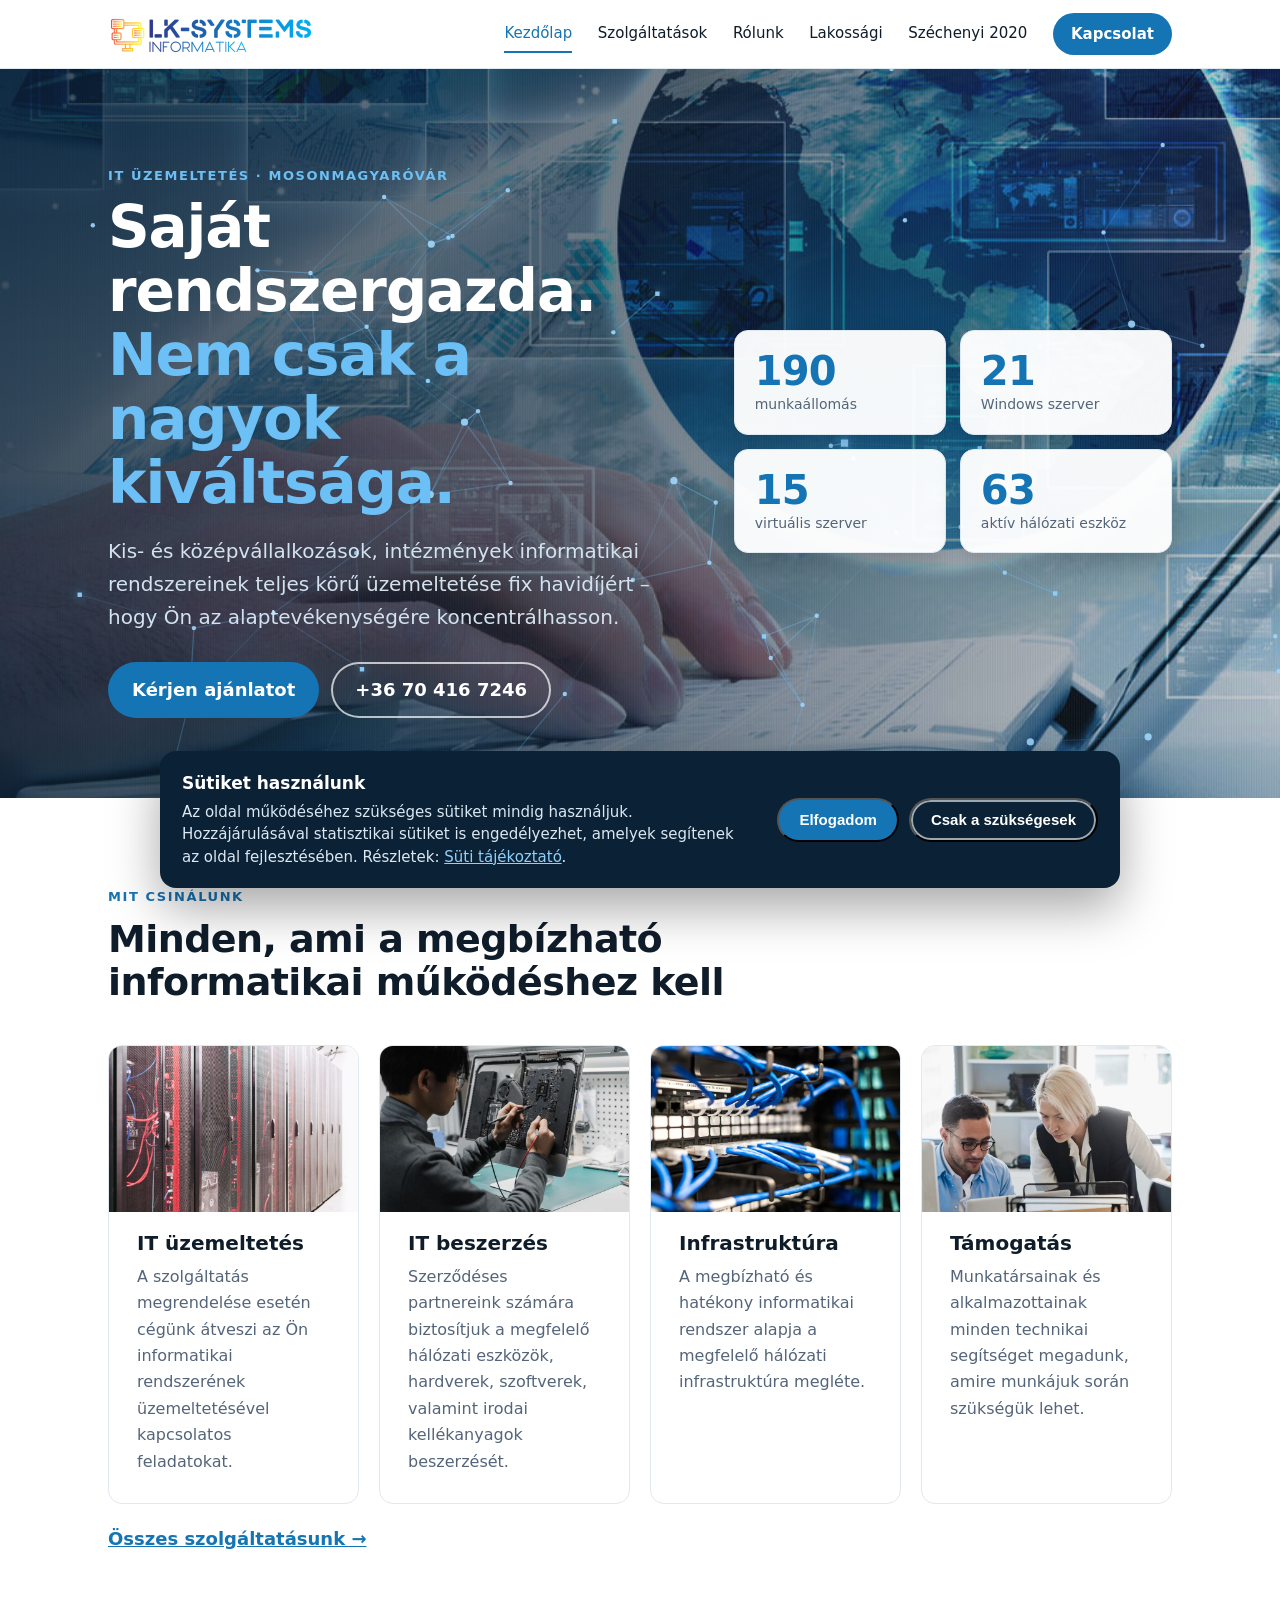
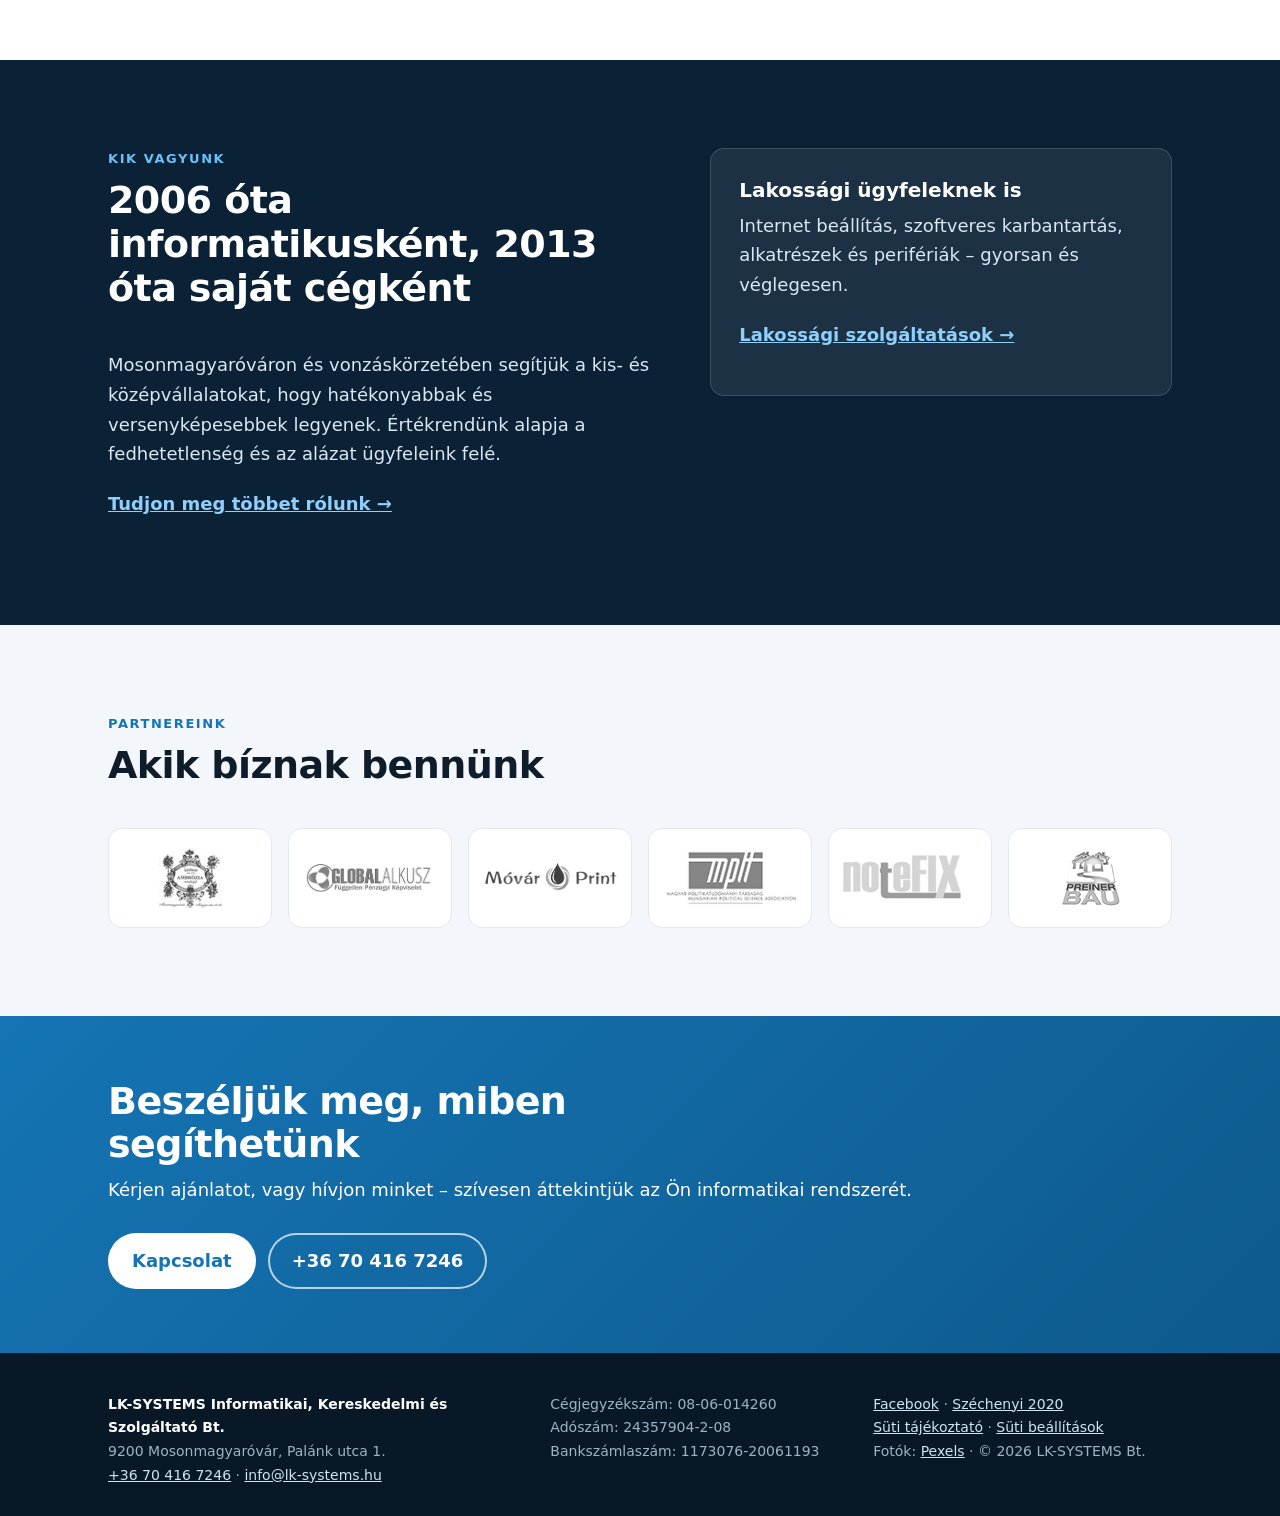
==== commit 5174e266: "Ingyenes (Pexels) fotók a szolgáltatás- és lakossági kártyákon, mobilra és asztali nézetre optimaliz" ====
--- a/index.html
+++ b/index.html
@@ -60,10 +60,10 @@
     <p class="eyebrow">Mit csinálunk</p>
     <h2>Minden, ami a megbízható informatikai működéshez kell</h2>
     <div class="grid four">
-      <article class="card"><span class="ico" aria-hidden="true">⚙️</span><h3>IT üzemeltetés</h3><p>A szolgáltatás megrendelése esetén cégünk átveszi az Ön informatikai rendszerének üzemeltetésével kapcsolatos feladatokat.</p></article>
-      <article class="card"><span class="ico" aria-hidden="true">🛒</span><h3>IT beszerzés</h3><p>Szerződéses partnereink számára biztosítjuk a megfelelő hálózati eszközök, hardverek, szoftverek, valamint irodai kellékanyagok beszerzését.</p></article>
-      <article class="card"><span class="ico" aria-hidden="true">🌐</span><h3>Infrastruktúra</h3><p>A megbízható és hatékony informatikai rendszer alapja a megfelelő hálózati infrastruktúra megléte.</p></article>
-      <article class="card"><span class="ico" aria-hidden="true">🎧</span><h3>Támogatás</h3><p>Munkatársainak és alkalmazottainak minden technikai segítséget megadunk, amire munkájuk során szükségük lehet.</p></article>
+      <article class="card"><img class="media" src="images/stock/uzemeltetes.jpg" alt="Szerverszekrények egy szerverteremben" width="800" height="533" loading="lazy"><h3>IT üzemeltetés</h3><p>A szolgáltatás megrendelése esetén cégünk átveszi az Ön informatikai rendszerének üzemeltetésével kapcsolatos feladatokat.</p></article>
+      <article class="card"><img class="media" src="images/stock/beszerzes.jpg" alt="Számítógép alaplapjának javítása" width="800" height="533" loading="lazy"><h3>IT beszerzés</h3><p>Szerződéses partnereink számára biztosítjuk a megfelelő hálózati eszközök, hardverek, szoftverek, valamint irodai kellékanyagok beszerzését.</p></article>
+      <article class="card"><img class="media" src="images/stock/infrastruktura.jpg" alt="Hálózati patch panel kék kábelekkel" width="800" height="533" loading="lazy"><h3>Infrastruktúra</h3><p>A megbízható és hatékony informatikai rendszer alapja a megfelelő hálózati infrastruktúra megléte.</p></article>
+      <article class="card"><img class="media" src="images/stock/tamogatas.jpg" alt="Munkatársak egy irodai számítógép előtt" width="800" height="533" loading="lazy"><h3>Támogatás</h3><p>Munkatársainak és alkalmazottainak minden technikai segítséget megadunk, amire munkájuk során szükségük lehet.</p></article>
     </div>
     <p class="more"><a href="szolgaltatasok.html">Összes szolgáltatásunk →</a></p>
 </div></section>
@@ -103,7 +103,7 @@
     <div>
       <a href="https://www.facebook.com/lksystemsbt" rel="noopener">Facebook</a> ·
       <a href="szechenyi-2020.html">Széchenyi 2020</a><br>
-      <a href="suti.html">Süti tájékoztató</a> · <button type="button" class="linklike" data-cookie-settings>Süti beállítások</button><br>© 2026 LK-SYSTEMS Bt.
+      <a href="suti.html">Süti tájékoztató</a> · <button type="button" class="linklike" data-cookie-settings>Süti beállítások</button><br>Fotók: <a href="https://www.pexels.com" rel="noopener">Pexels</a> · © 2026 LK-SYSTEMS Bt.
     </div>
   </div>
 </footer>
--- a/style.css
+++ b/style.css
@@ -69,7 +69,7 @@
 .grid{display:grid;gap:20px}
 .grid.four{grid-template-columns:repeat(4,1fr)}
 .grid.three{grid-template-columns:repeat(3,1fr)}
-.card{background:#fff;border:1px solid var(--line);border-radius:var(--r);padding:clamp(20px,3vw,28px);transition:.2s}
+.card{--pad:clamp(20px,3vw,28px);background:#fff;border:1px solid var(--line);border-radius:var(--r);padding:var(--pad);transition:.2s;overflow:hidden}
 .card:hover{transform:translateY(-3px);box-shadow:0 14px 32px rgba(15,60,100,.1);border-color:#c6dcee}
 .card p{margin:0;color:var(--muted);font-size:16px}
 .ico{display:grid;place-items:center;width:48px;height:48px;border-radius:12px;background:#e6f2fb;font-size:24px;margin-bottom:16px}
@@ -211,3 +211,8 @@
 .sr-only{position:absolute;width:1px;height:1px;margin:-1px;padding:0;overflow:hidden;clip:rect(0 0 0 0);white-space:nowrap;border:0}
 .logos .nolink{display:grid;place-items:center;height:100%;padding:14px}
 .logos .nolink img{filter:grayscale(1);opacity:.75}
+
+.card .media{display:block;width:calc(100% + 2 * var(--pad));max-width:none;margin:calc(-1 * var(--pad)) calc(-1 * var(--pad)) 18px;aspect-ratio:3/2;object-fit:cover;background:var(--alt);transition:transform .5s cubic-bezier(.2,.7,.2,1)}
+.card:hover .media{transform:scale(1.04)}
+.card{isolation:isolate}
+@media(hover:none){.card:hover .media{transform:none}}
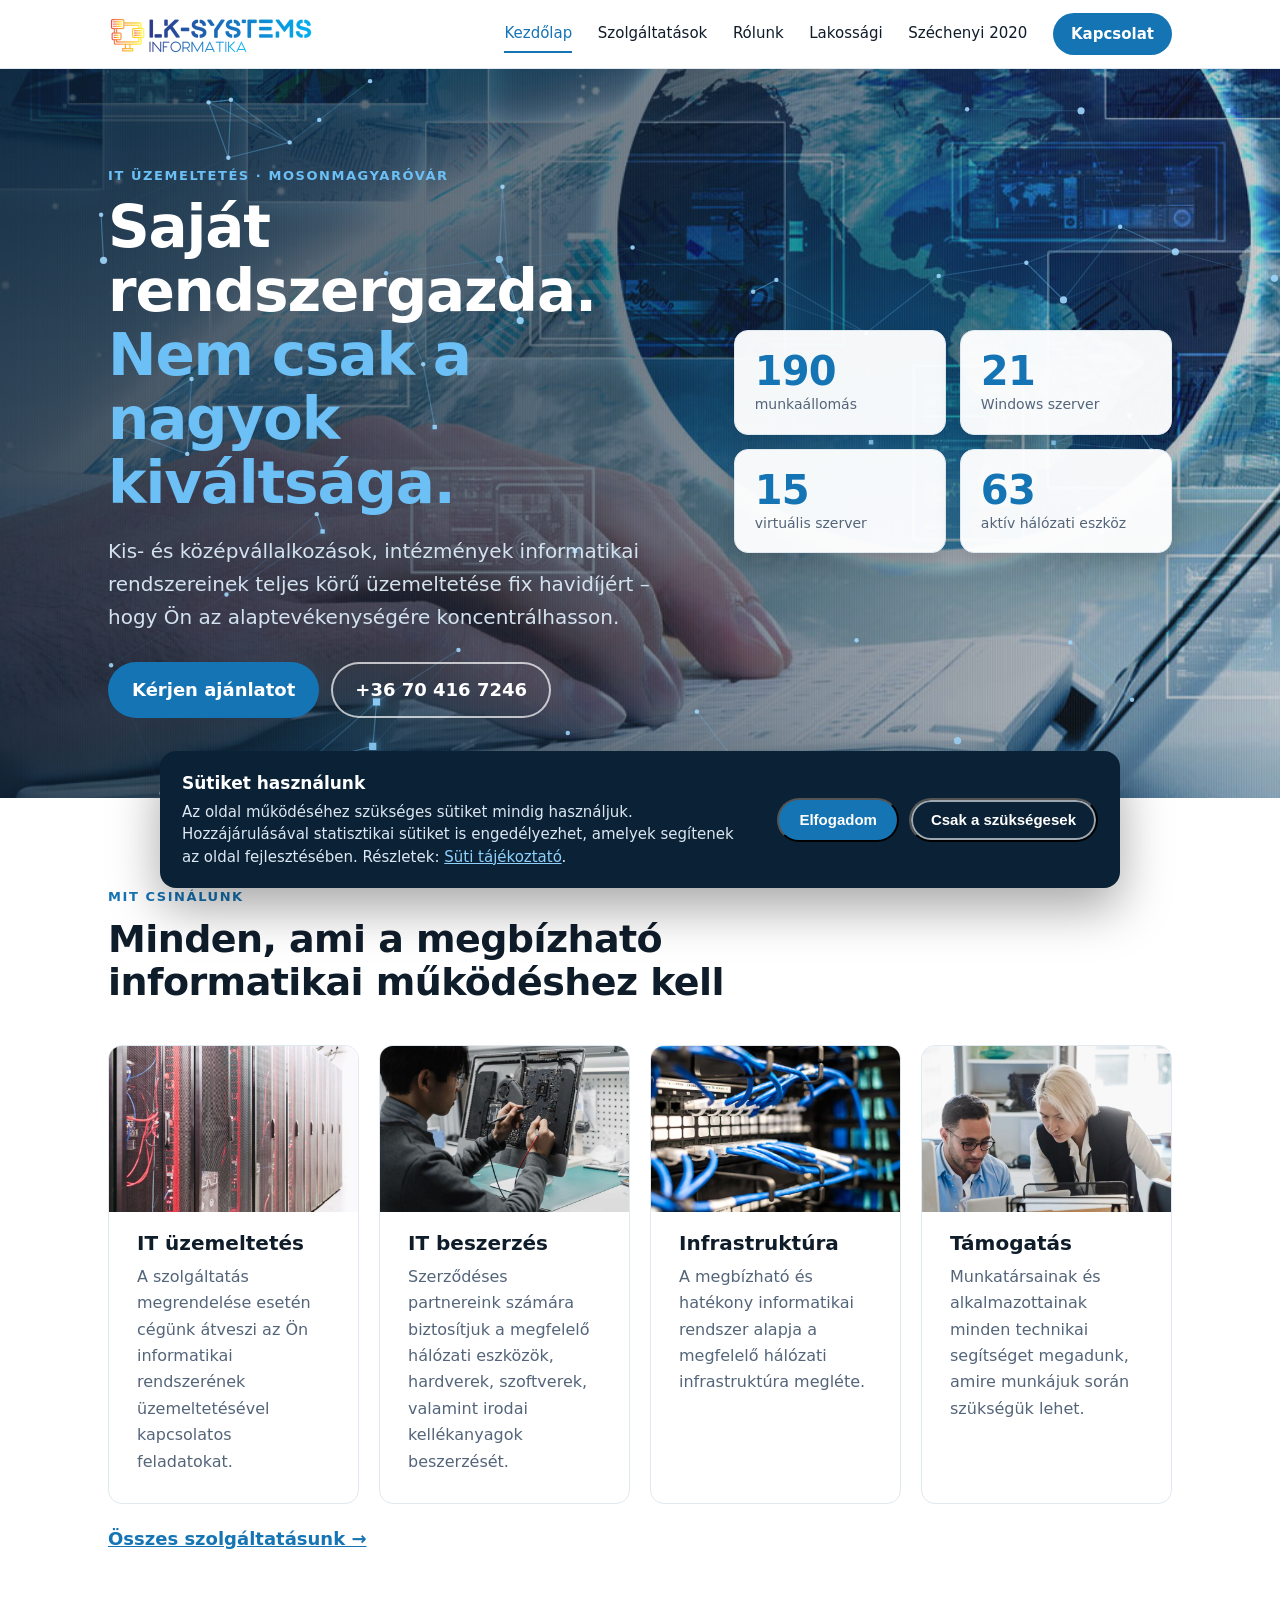
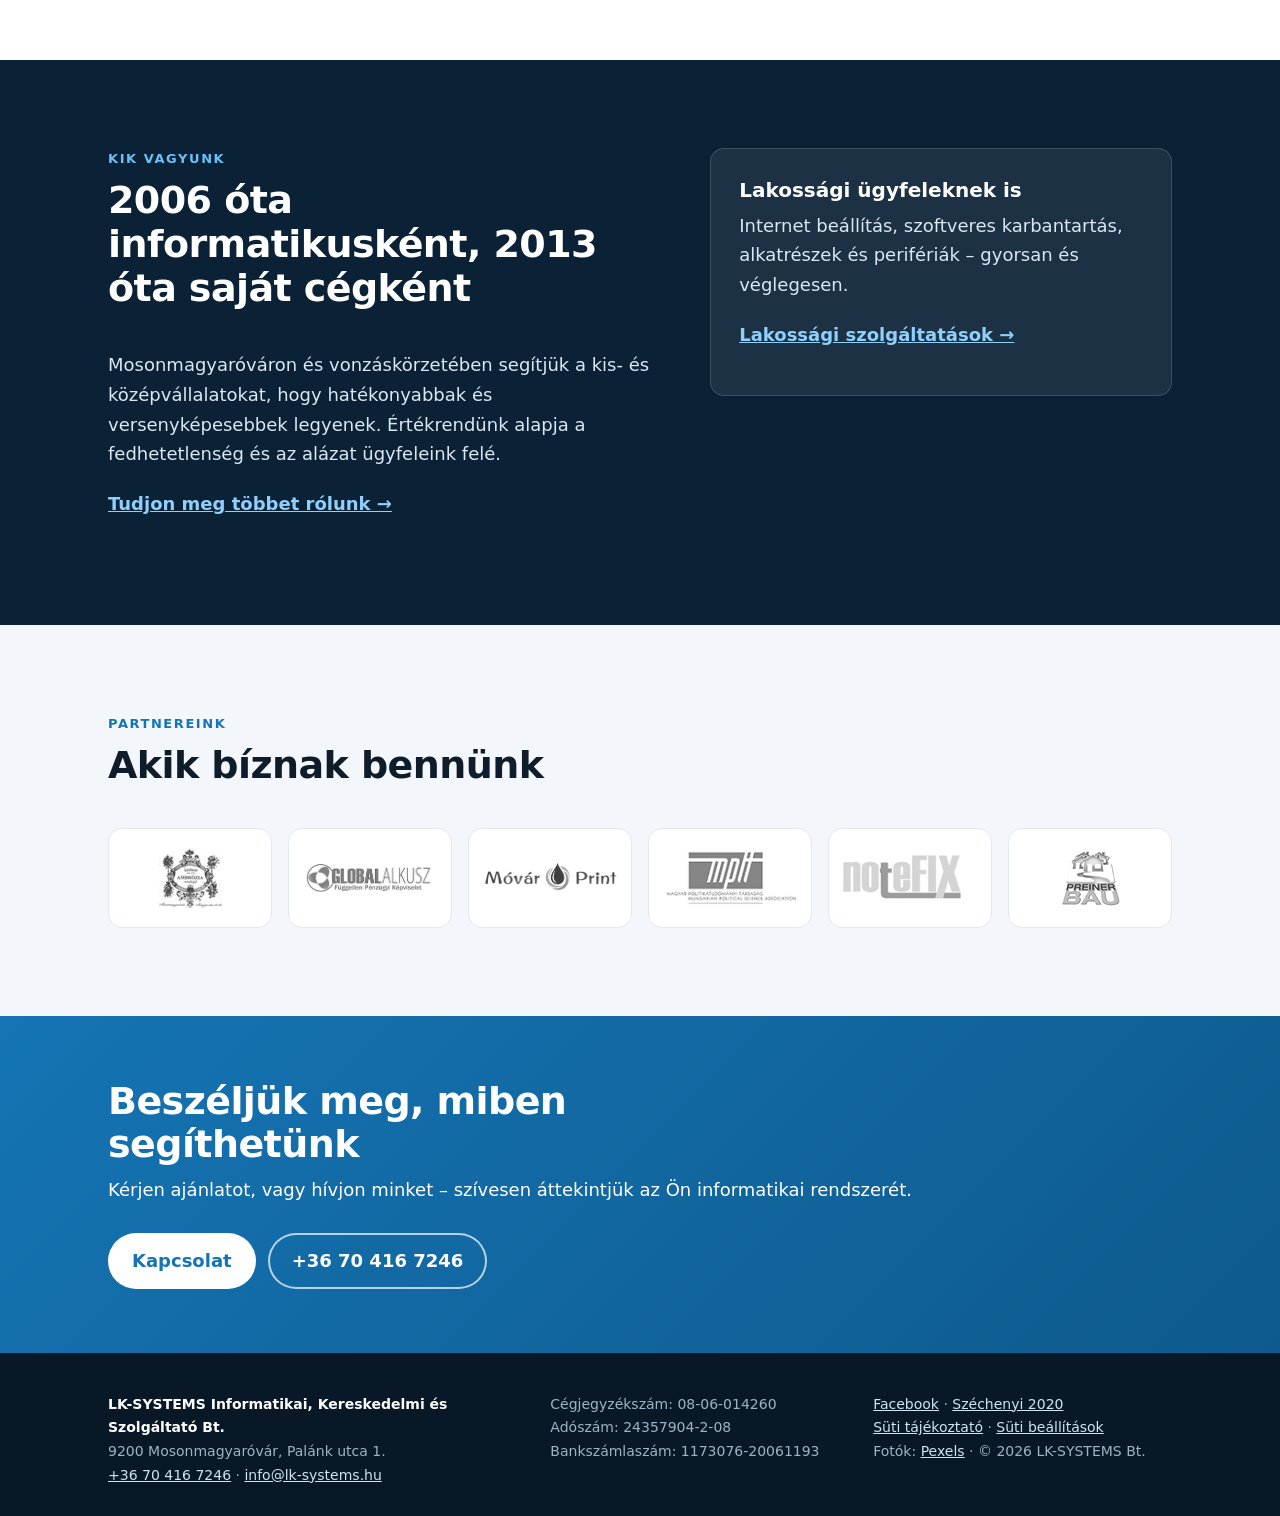
==== commit d5d7f017: "Megosztási/alkalmazás ikon a valódi logó jeléből (apple-touch-icon, favicon), régi ideiglenes SVG el" ====
--- a/index.html
+++ b/index.html
@@ -8,7 +8,9 @@
 <meta name="description" content="Rendszergazda szolgáltatás, informatikai üzemeltetés, hálózatépítés és eszközbeszerzés kis- és középvállalkozásoknak Mosonmagyaróváron.">
 <meta name="robots" content="index, follow, max-image-preview:large">
 <link rel="canonical" href="https://lk-systems.hu/">
-<link rel="icon" href="favicon.svg" type="image/svg+xml">
+<link rel="icon" href="favicon.ico" sizes="any">
+<link rel="icon" href="favicon-32.png" type="image/png" sizes="32x32">
+<link rel="icon" href="icon-192.png" type="image/png" sizes="192x192">
 <link rel="apple-touch-icon" href="apple-touch-icon.png">
 <link rel="preload" as="image" href="images/slide1.jpg" fetchpriority="high">
 <meta property="og:type" content="website">
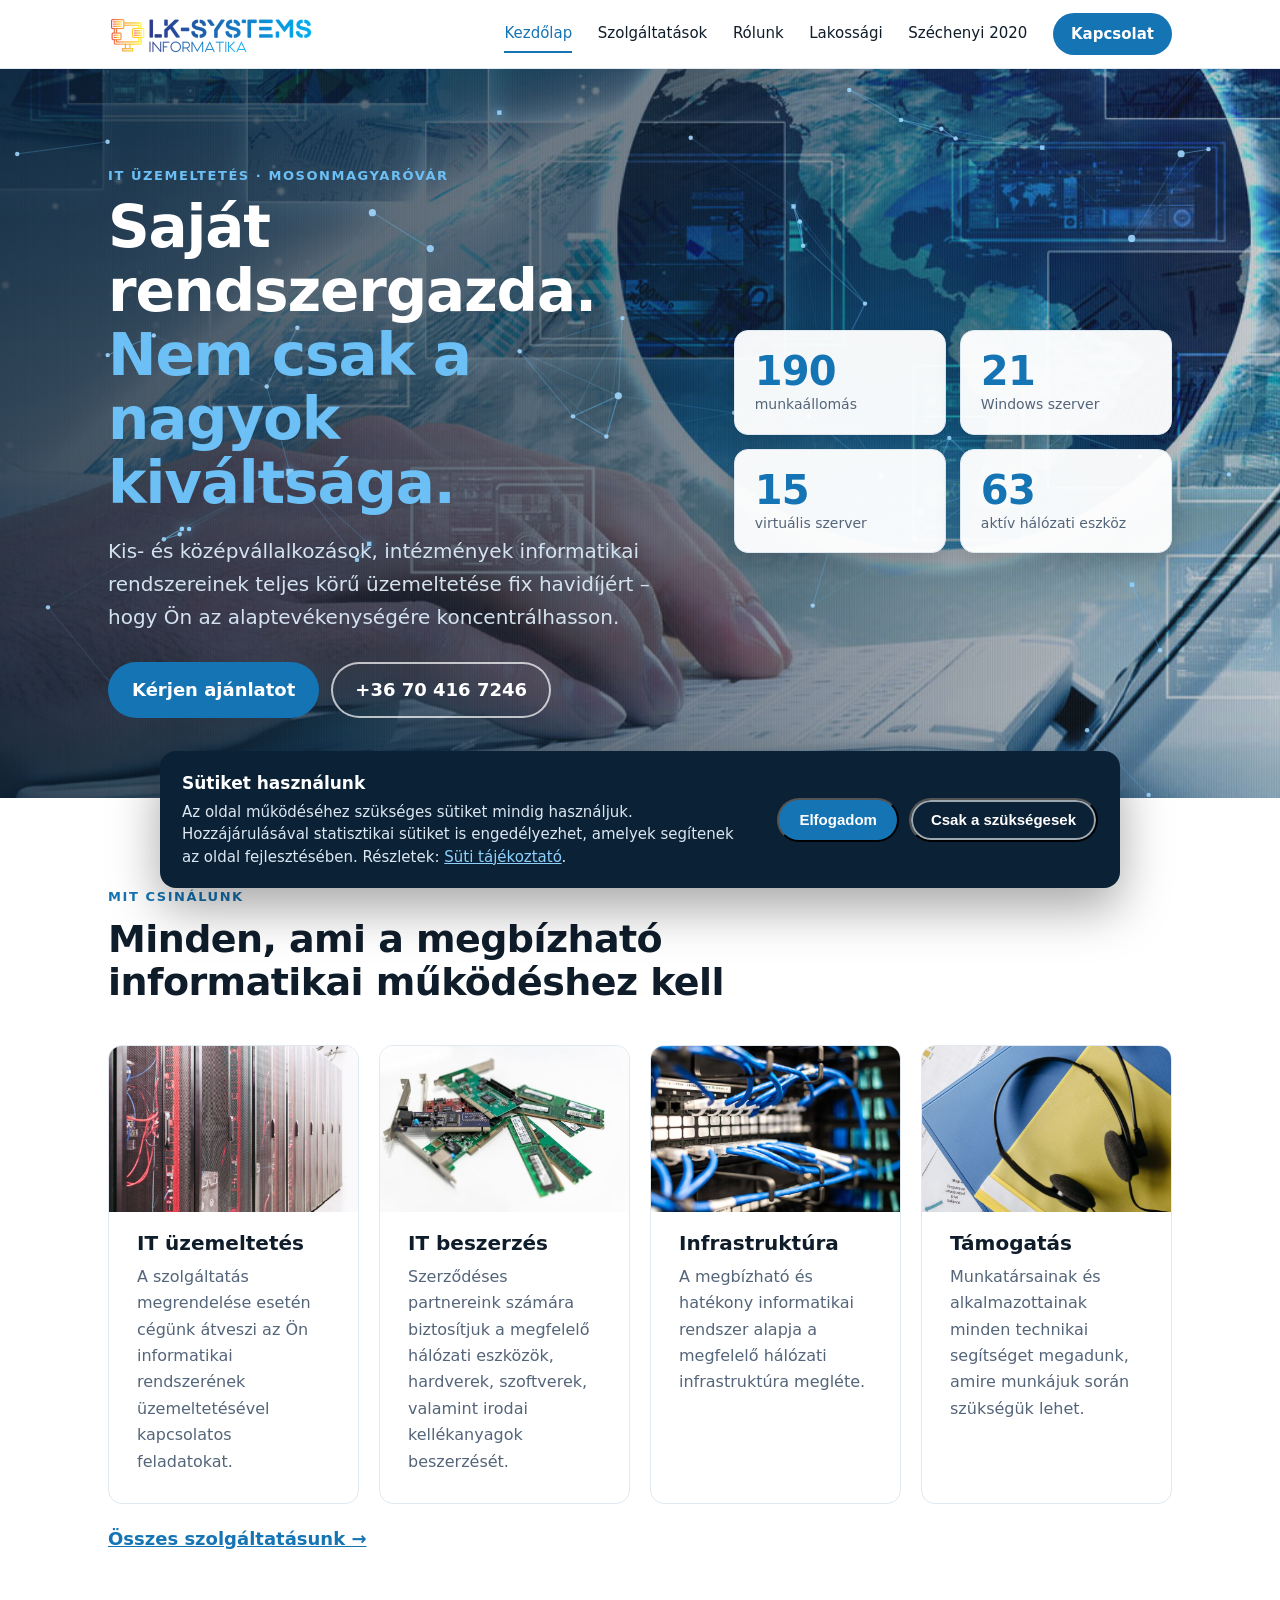
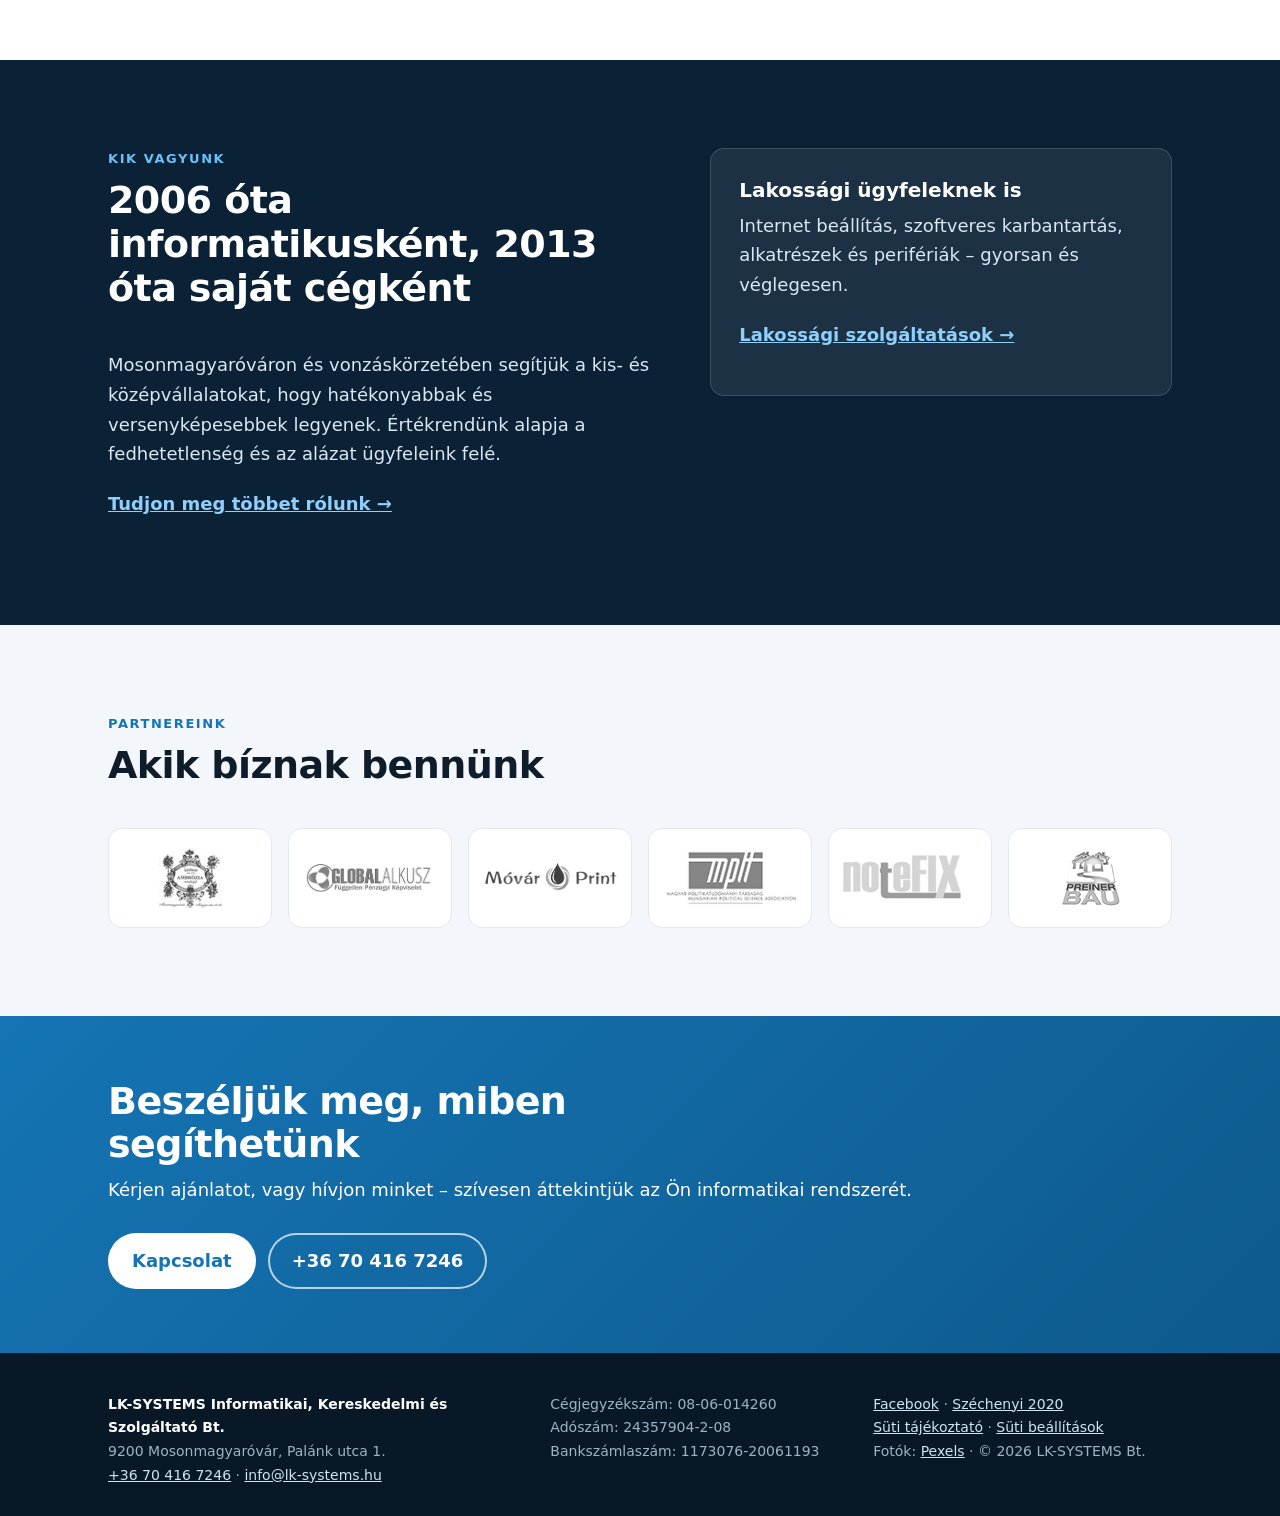
==== commit f7558ccd: "Ember nélküli stock fotók a IT beszerzés és Támogatás kártyákon Co-Authored-By: Claude Sonnet 5.5 <n" ====
--- a/index.html
+++ b/index.html
@@ -63,9 +63,9 @@
     <h2>Minden, ami a megbízható informatikai működéshez kell</h2>
     <div class="grid four">
       <article class="card"><img class="media" src="images/stock/uzemeltetes.jpg" alt="Szerverszekrények egy szerverteremben" width="800" height="533" loading="lazy"><h3>IT üzemeltetés</h3><p>A szolgáltatás megrendelése esetén cégünk átveszi az Ön informatikai rendszerének üzemeltetésével kapcsolatos feladatokat.</p></article>
-      <article class="card"><img class="media" src="images/stock/beszerzes.jpg" alt="Számítógép alaplapjának javítása" width="800" height="533" loading="lazy"><h3>IT beszerzés</h3><p>Szerződéses partnereink számára biztosítjuk a megfelelő hálózati eszközök, hardverek, szoftverek, valamint irodai kellékanyagok beszerzését.</p></article>
+      <article class="card"><img class="media" src="images/stock/beszerzes.jpg" alt="RAM-modulok és hálózati kártyák" width="800" height="533" loading="lazy"><h3>IT beszerzés</h3><p>Szerződéses partnereink számára biztosítjuk a megfelelő hálózati eszközök, hardverek, szoftverek, valamint irodai kellékanyagok beszerzését.</p></article>
       <article class="card"><img class="media" src="images/stock/infrastruktura.jpg" alt="Hálózati patch panel kék kábelekkel" width="800" height="533" loading="lazy"><h3>Infrastruktúra</h3><p>A megbízható és hatékony informatikai rendszer alapja a megfelelő hálózati infrastruktúra megléte.</p></article>
-      <article class="card"><img class="media" src="images/stock/tamogatas.jpg" alt="Munkatársak egy irodai számítógép előtt" width="800" height="533" loading="lazy"><h3>Támogatás</h3><p>Munkatársainak és alkalmazottainak minden technikai segítséget megadunk, amire munkájuk során szükségük lehet.</p></article>
+      <article class="card"><img class="media" src="images/stock/tamogatas.jpg" alt="Fejhallgató ügyféltámogatáshoz" width="800" height="533" loading="lazy"><h3>Támogatás</h3><p>Munkatársainak és alkalmazottainak minden technikai segítséget megadunk, amire munkájuk során szükségük lehet.</p></article>
     </div>
     <p class="more"><a href="szolgaltatasok.html">Összes szolgáltatásunk →</a></p>
 </div></section>
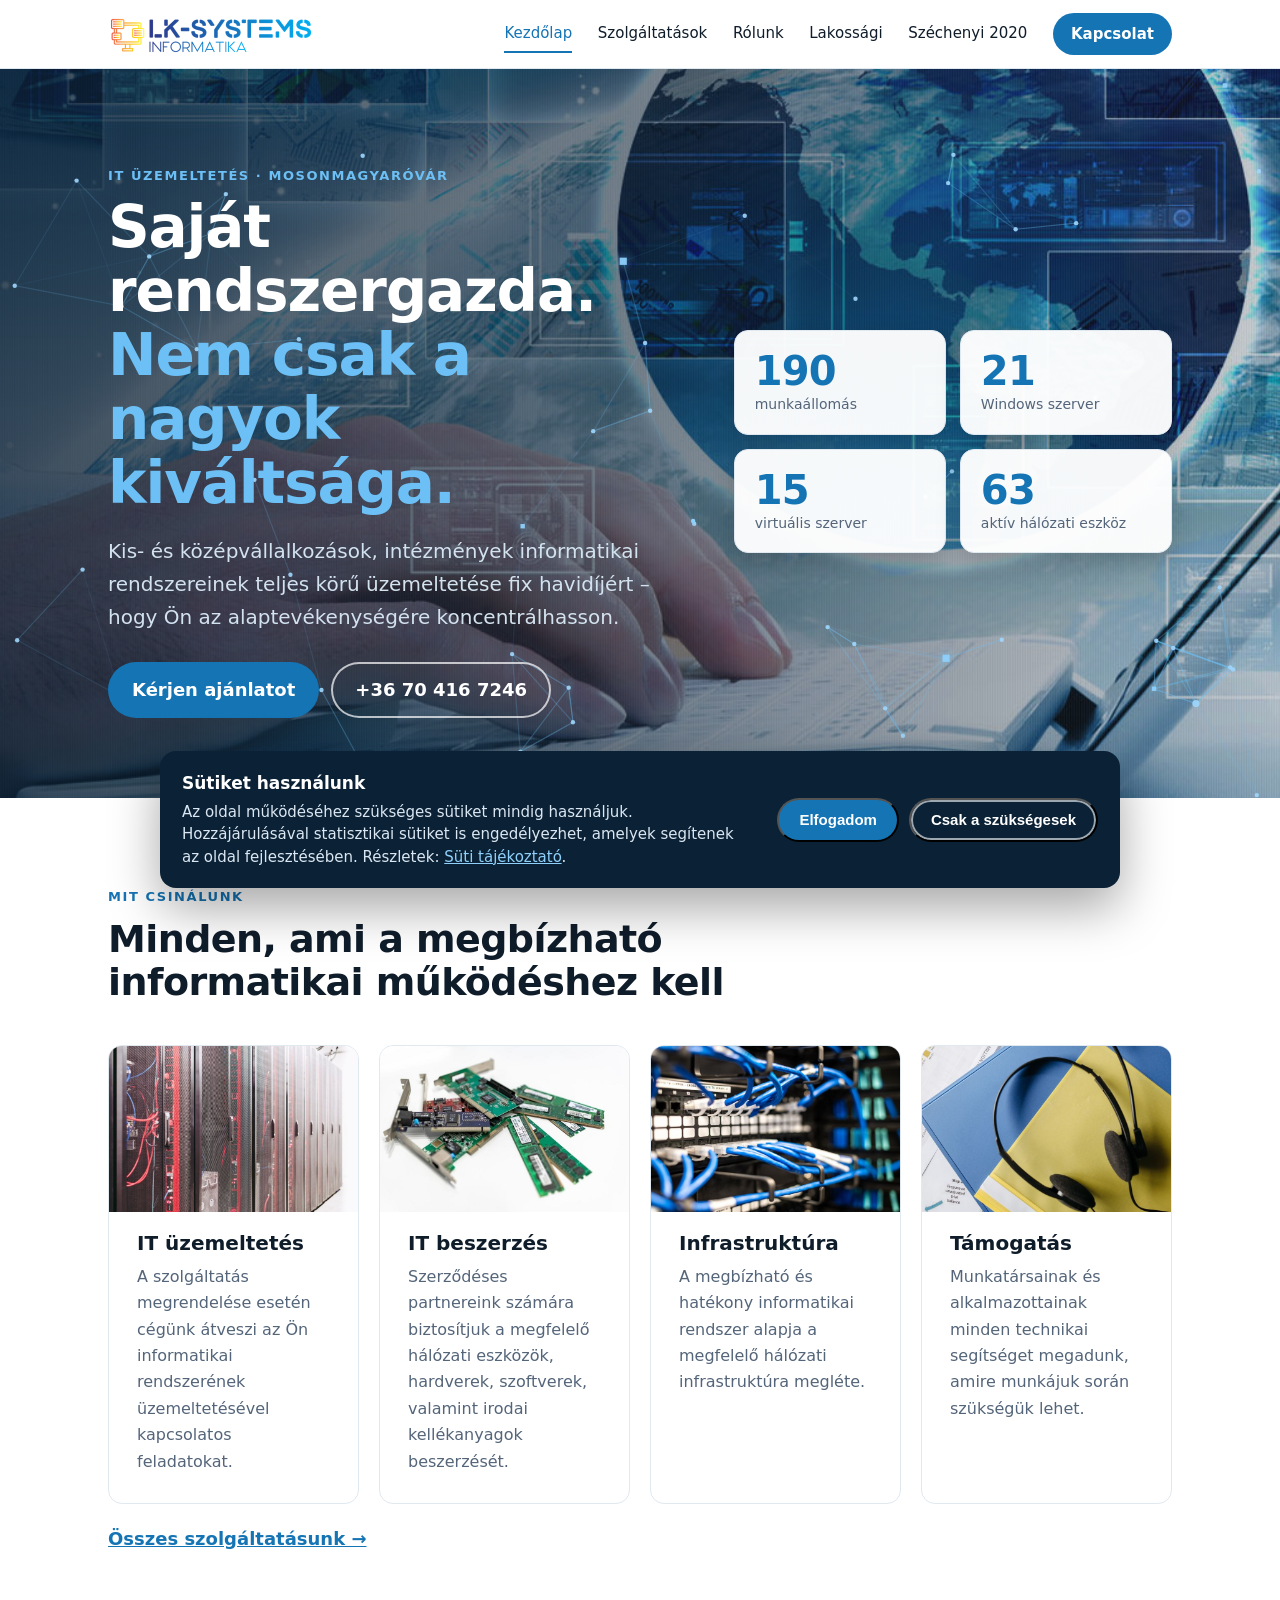
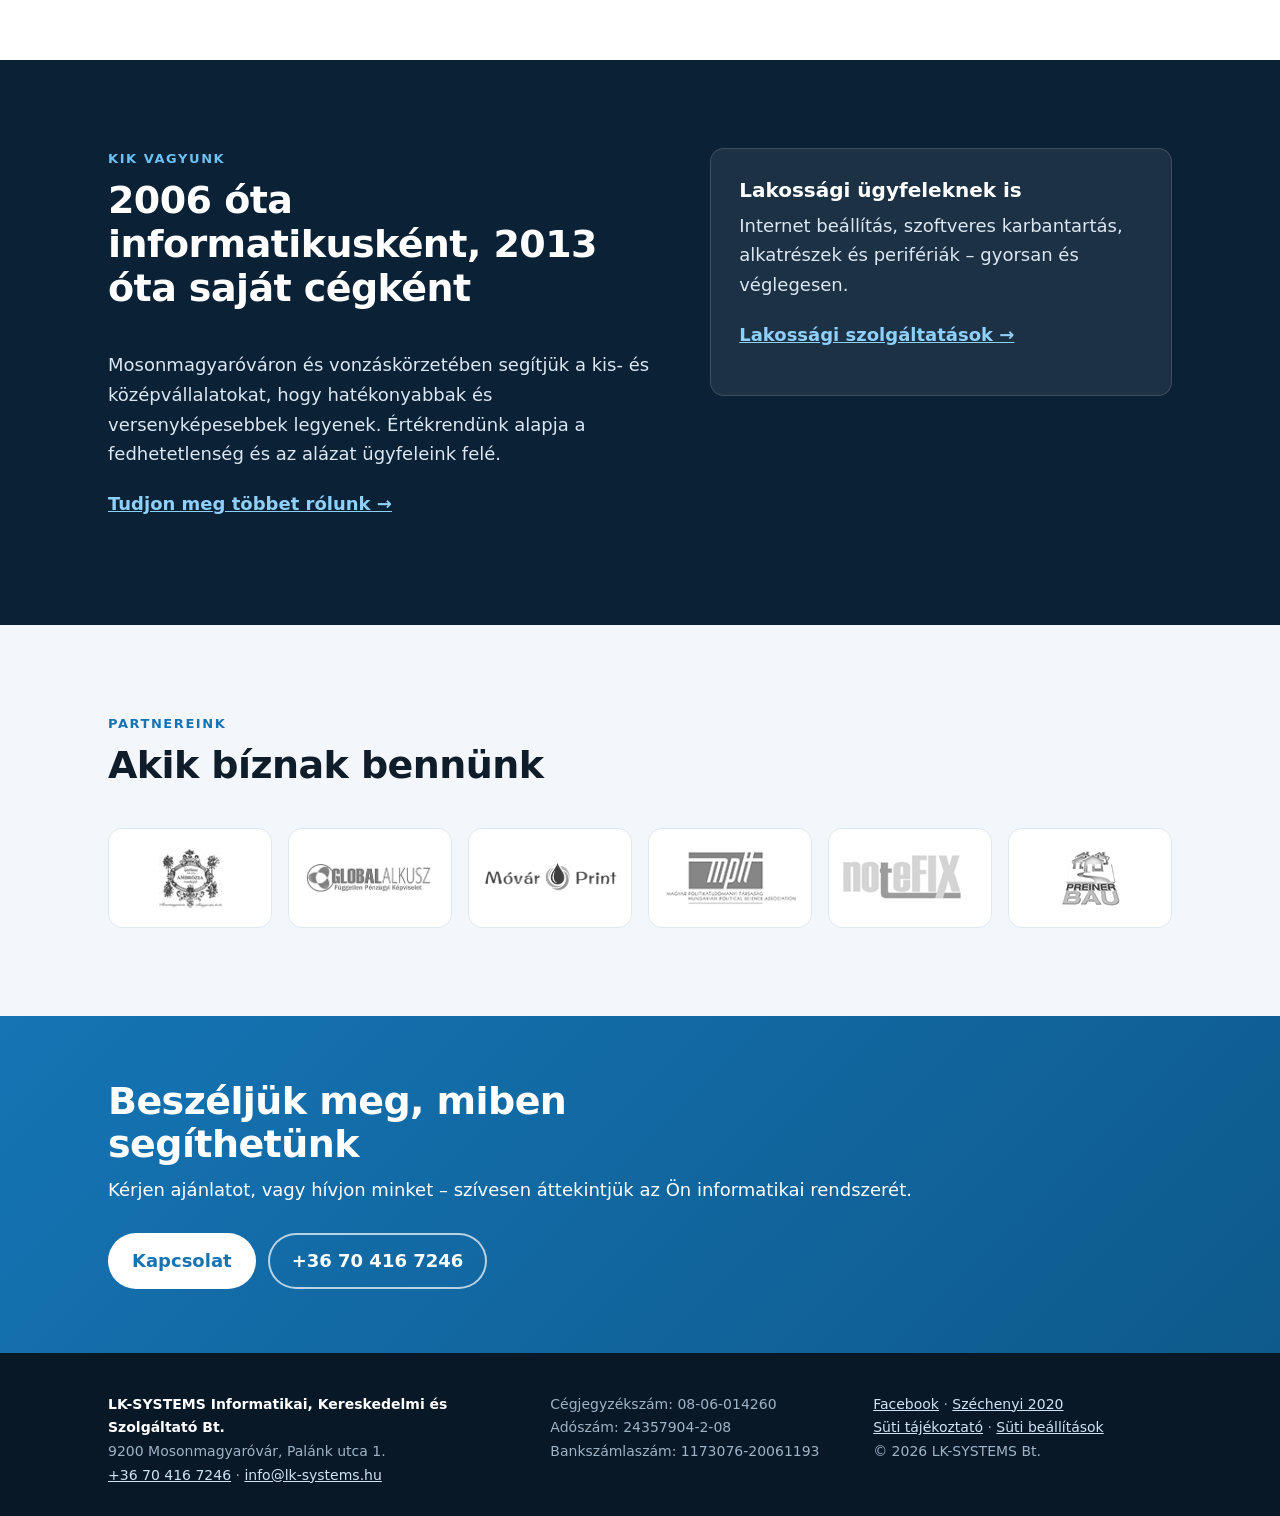
==== commit 0e2a47dd: "Pexels hivatkozás eltávolítása a láblécből, képforrások dokumentálása (CREDITS.md) Co-Authored-By: C" ====
--- a/index.html
+++ b/index.html
@@ -105,7 +105,7 @@
     <div>
       <a href="https://www.facebook.com/lksystemsbt" rel="noopener">Facebook</a> ·
       <a href="szechenyi-2020.html">Széchenyi 2020</a><br>
-      <a href="suti.html">Süti tájékoztató</a> · <button type="button" class="linklike" data-cookie-settings>Süti beállítások</button><br>Fotók: <a href="https://www.pexels.com" rel="noopener">Pexels</a> · © 2026 LK-SYSTEMS Bt.
+      <a href="suti.html">Süti tájékoztató</a> · <button type="button" class="linklike" data-cookie-settings>Süti beállítások</button><br>© 2026 LK-SYSTEMS Bt.
     </div>
   </div>
 </footer>
--- a/style.css
+++ b/style.css
@@ -216,3 +216,7 @@
 .card:hover .media{transform:scale(1.04)}
 .card{isolation:isolate}
 @media(hover:none){.card:hover .media{transform:none}}
+
+@media(max-width:640px){
+  .card .media{aspect-ratio:2.2/1;margin-bottom:14px}
+}
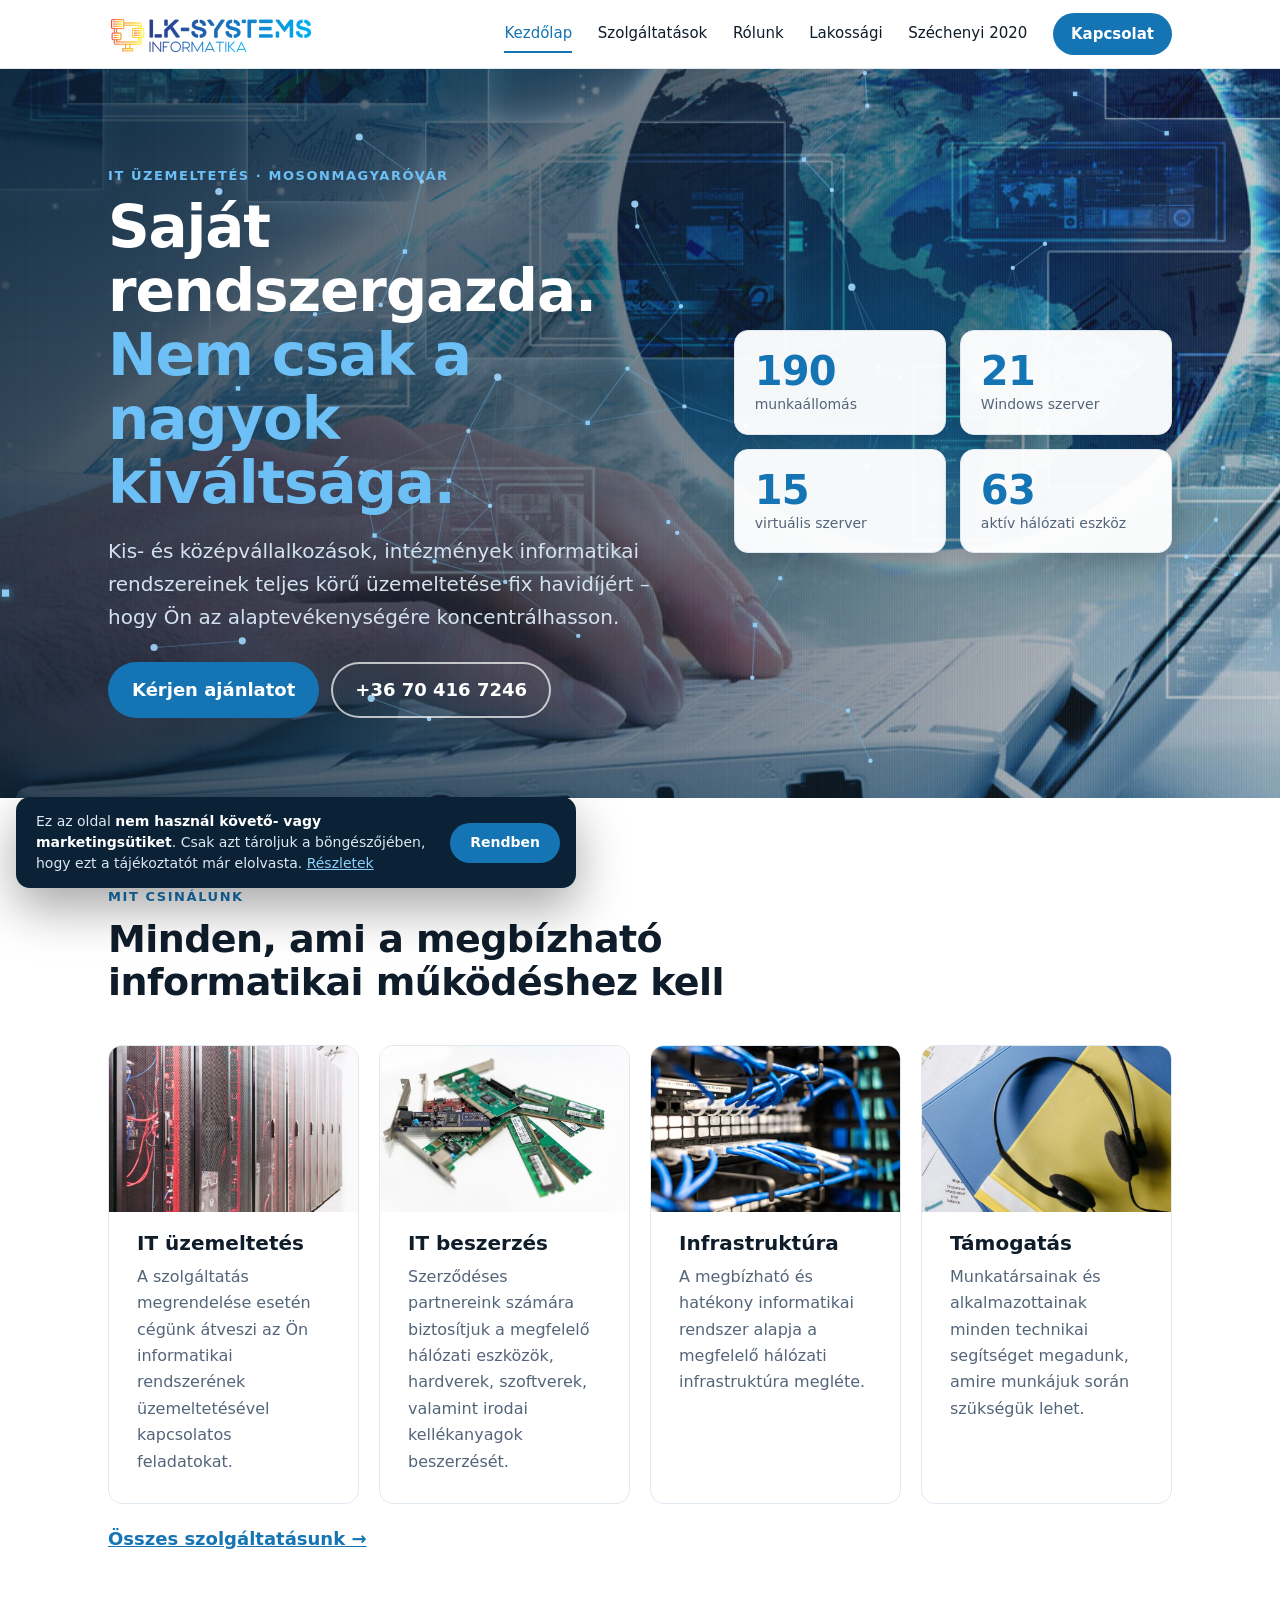
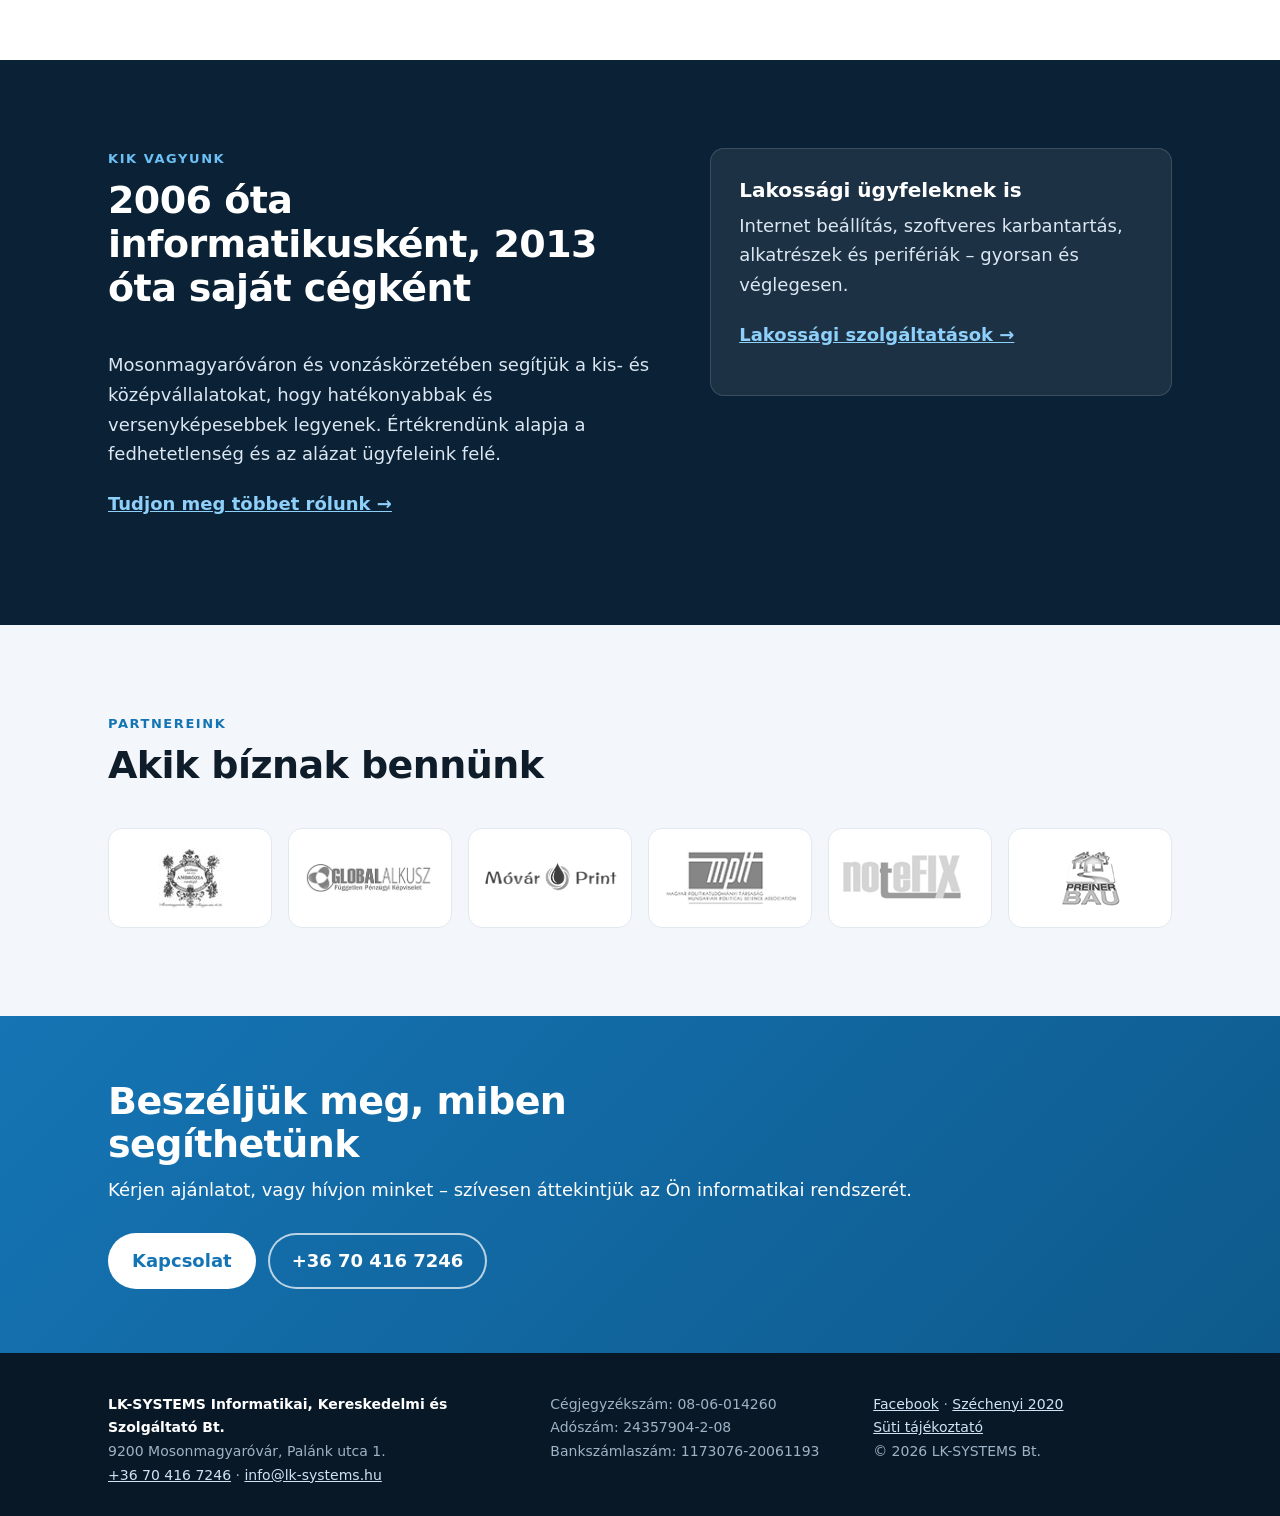
==== commit c1a51953: "Süti tájékoztatás átírása őszintére és kompaktra (nincs követő süti), gomb-szegély javítása Co-Autho" ====
--- a/index.html
+++ b/index.html
@@ -105,15 +105,14 @@
     <div>
       <a href="https://www.facebook.com/lksystemsbt" rel="noopener">Facebook</a> ·
       <a href="szechenyi-2020.html">Széchenyi 2020</a><br>
-      <a href="suti.html">Süti tájékoztató</a> · <button type="button" class="linklike" data-cookie-settings>Süti beállítások</button><br>© 2026 LK-SYSTEMS Bt.
+      <a href="suti.html">Süti tájékoztató</a><br>© 2026 LK-SYSTEMS Bt.
     </div>
   </div>
 </footer>
-<div class="cookie" id="cookie" role="dialog" aria-modal="false" aria-labelledby="cookie-t" hidden>
+<div class="cookie" id="cookie" role="region" aria-label="Süti tájékoztatás" hidden>
   <div class="cookie-in">
-    <div><strong id="cookie-t">Sütiket használunk</strong>
-    <p>Az oldal működéséhez szükséges sütiket mindig használjuk. Hozzájárulásával statisztikai sütiket is engedélyezhet, amelyek segítenek az oldal fejlesztésében. Részletek: <a href="suti.html">Süti tájékoztató</a>.</p></div>
-    <div class="cookie-btns"><button type="button" class="btn" data-cookie="all">Elfogadom</button><button type="button" class="btn btn-ghost" data-cookie="necessary">Csak a szükségesek</button></div>
+    <p>Ez az oldal <strong>nem használ követő- vagy marketingsütiket</strong>. Csak azt tároljuk a böngészőjében, hogy ezt a tájékoztatót már elolvasta. <a href="suti.html">Részletek</a></p>
+    <button type="button" class="btn btn-sm" data-cookie="necessary">Rendben</button>
   </div>
 </div>
 <script src="script.js" defer></script>
--- a/style.css
+++ b/style.css
@@ -220,3 +220,18 @@
 @media(max-width:640px){
   .card .media{aspect-ratio:2.2/1;margin-bottom:14px}
 }
+
+/* süti tájékoztatás: kompakt kártya */
+.cookie-in{max-width:none;width:min(560px,100%);margin:0;flex-direction:row;align-items:center;gap:16px;padding:14px 16px 14px 20px;font-size:14px;border-radius:14px}
+.cookie-in p{margin:0}
+.cookie-in strong{font-size:inherit;color:#fff}
+.cookie{display:flex;justify-content:flex-start;padding-left:max(16px,env(safe-area-inset-left))}
+.cookie[hidden]{display:none}
+.cookie .btn{flex:none;box-shadow:none;min-height:40px;padding:9px 20px}
+@media(max-width:640px){
+  .cookie{padding:10px max(10px,env(safe-area-inset-right)) max(10px,env(safe-area-inset-bottom)) max(10px,env(safe-area-inset-left))}
+  .cookie-in{width:100%;padding:12px 14px;gap:12px;font-size:13px;line-height:1.45}
+}
+
+/* <button class="btn"> is ugyanúgy nézzen ki, mint a link-gomb (alapértelmezett szegély és betűtípus törlése) */
+button.btn{border:0;font:inherit;font-weight:600;line-height:1.3;cursor:pointer;-webkit-appearance:none;appearance:none}
